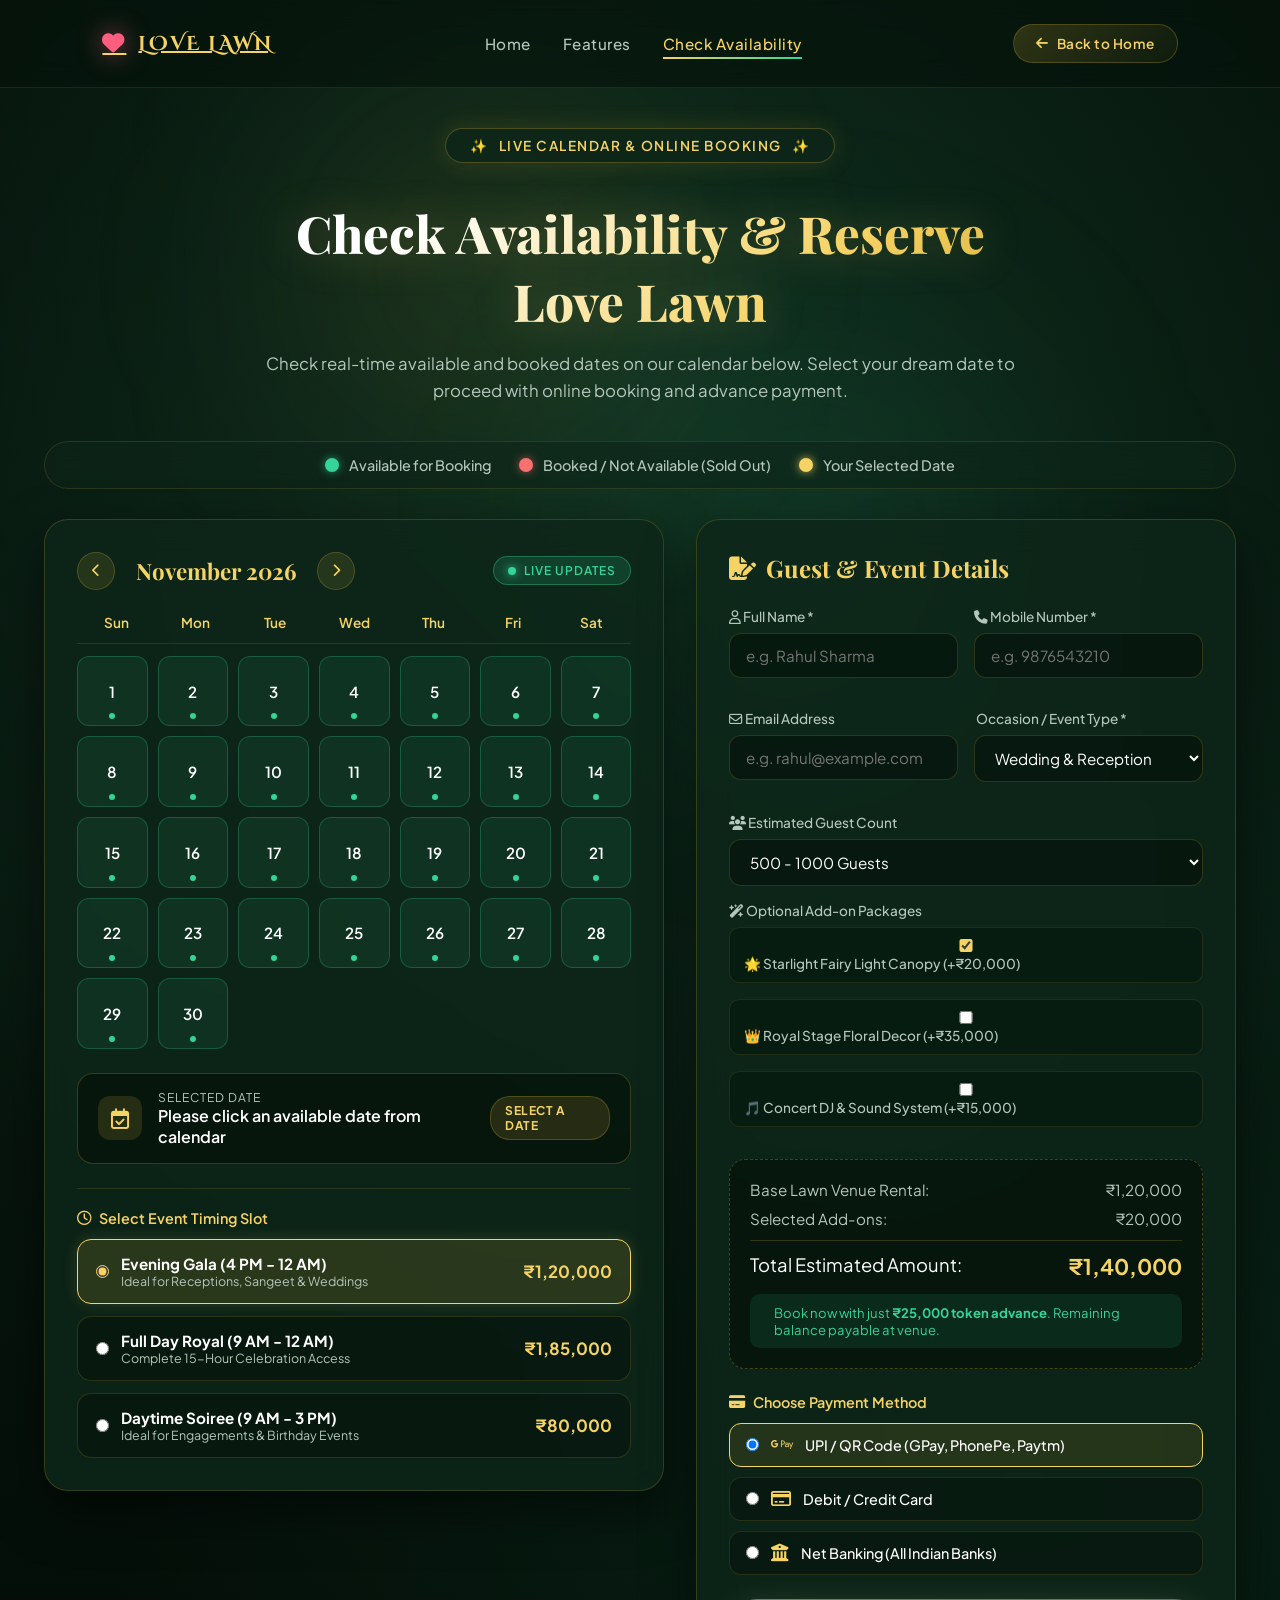
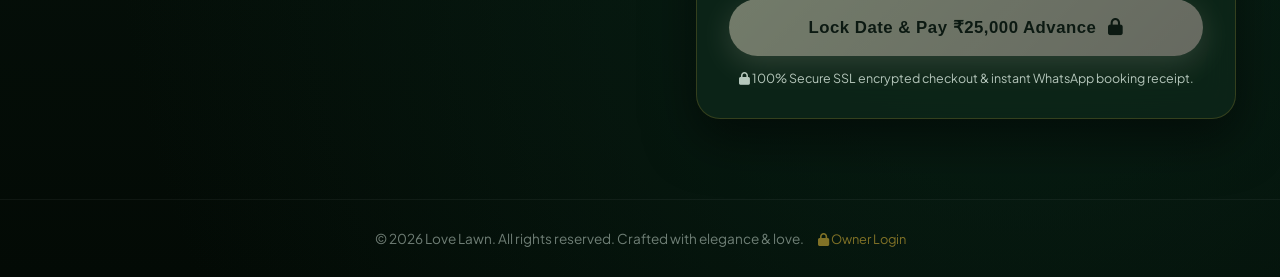
==== booking.html @ 5c89a8e8 "Add files via upload" ====
<!DOCTYPE html>
<html lang="en">
<head>
  <meta charset="UTF-8">
  <meta name="viewport" content="width=device-width, initial-scale=1.0">
  <title>Book Venue & Check Availability | Love Lawn</title>
  
  <!-- Premium Google Fonts -->
  <link rel="preconnect" href="https://fonts.googleapis.com">
  <link rel="preconnect" href="https://fonts.gstatic.com" crossorigin>
  <link href="https://fonts.googleapis.com/css2?family=Cinzel+Decorative:wght@700;900&family=Playfair+Display:ital,wght@0,500;0,700;0,900;1,400&family=Plus+Jakarta+Sans:wght@300;400;500;600;700&display=swap" rel="stylesheet">
  
  <!-- FontAwesome Icons -->
  <link rel="stylesheet" href="https://cdnjs.cloudflare.com/ajax/libs/font-awesome/6.5.1/css/all.min.css">
  
  <link rel="stylesheet" href="style.css">
  <link rel="stylesheet" href="booking.css">
</head>
<body class="booking-page">

  <!-- Ambient Light Effects -->
  <div class="glow-orb orb-1"></div>
  <div class="glow-orb orb-2"></div>

  <!-- Header Navigation -->
  <header class="navbar">
    <a href="index.html" class="nav-brand">
      <i class="fa-solid fa-heart brand-heart"></i>
      <span>LOVE LAWN</span>
    </a>
    <div class="nav-links">
      <a href="index.html">Home</a>
      <a href="index.html#features">Features</a>
      <a href="booking.html" class="active">Check Availability</a>
    </div>
    <a href="index.html" class="btn-nav">
      <i class="fa-solid fa-arrow-left"></i>
      <span>Back to Home</span>
    </a>
  </header>

  <main class="booking-container">
    <!-- Header Title -->
    <div class="booking-header">
      <div class="welcome-badge">
        <span class="sparkle">✨</span>
        <span>Live Calendar & Online Booking</span>
        <span class="sparkle">✨</span>
      </div>
      <h1 class="page-title">Check Availability & Reserve Love Lawn</h1>
      <p class="page-subtitle">Check real-time available and booked dates on our calendar below. Select your dream date to proceed with online booking and advance payment.</p>
    </div>

    <!-- Calendar Legend -->
    <div class="calendar-legend">
      <div class="legend-item">
        <span class="legend-badge legend-available"></span>
        <span>Available for Booking</span>
      </div>
      <div class="legend-item">
        <span class="legend-badge legend-booked"></span>
        <span>Booked / Not Available (Sold Out)</span>
      </div>
      <div class="legend-item">
        <span class="legend-badge legend-selected"></span>
        <span>Your Selected Date</span>
      </div>
    </div>

    <!-- Two-Column Layout: Left = Calendar & Availability, Right = Booking Form & Payment -->
    <div class="booking-layout">
      
      <!-- Left Column: Interactive Availability Calendar -->
      <section class="card calendar-card">
        <div class="card-top">
          <div class="month-selector">
            <button id="prev-month-btn" class="month-nav-btn"><i class="fa-solid fa-chevron-left"></i></button>
            <h2 id="current-month-display" class="month-title">November 2026</h2>
            <button id="next-month-btn" class="month-nav-btn"><i class="fa-solid fa-chevron-right"></i></button>
          </div>
          <span class="live-status-pill"><span class="pulse-green"></span> Live Updates</span>
        </div>

        <!-- Days of Week Header -->
        <div class="calendar-weekdays">
          <span>Sun</span><span>Mon</span><span>Tue</span><span>Wed</span><span>Thu</span><span>Fri</span><span>Sat</span>
        </div>

        <!-- Calendar Days Grid -->
        <div class="calendar-days-grid" id="calendar-days-container">
          <!-- Dynamically populated by booking.js -->
        </div>

        <!-- Selected Date Status Banner -->
        <div class="selected-date-banner" id="date-status-box">
          <div class="date-icon"><i class="fa-regular fa-calendar-check"></i></div>
          <div class="date-text-group">
            <span class="selected-label">Selected Date</span>
            <strong id="selected-date-text">Please click an available date from calendar</strong>
          </div>
          <span id="availability-tag" class="status-pill status-ready">Select a Date</span>
        </div>

        <!-- Slot Selection -->
        <div class="slot-selector-section">
          <label class="input-label"><i class="fa-regular fa-clock"></i> Select Event Timing Slot</label>
          <div class="slot-options">
            <label class="slot-card active">
              <input type="radio" name="event-slot" value="Evening Gala (4 PM - 12 AM)" checked>
              <div class="slot-details">
                <strong>Evening Gala (4 PM - 12 AM)</strong>
                <span>Ideal for Receptions, Sangeet & Weddings</span>
              </div>
              <span class="slot-price">₹1,20,000</span>
            </label>

            <label class="slot-card">
              <input type="radio" name="event-slot" value="Full Day (9 AM - 12 AM)">
              <div class="slot-details">
                <strong>Full Day Royal (9 AM - 12 AM)</strong>
                <span>Complete 15-Hour Celebration Access</span>
              </div>
              <span class="slot-price">₹1,85,000</span>
            </label>

            <label class="slot-card">
              <input type="radio" name="event-slot" value="Daytime (9 AM - 3 PM)">
              <div class="slot-details">
                <strong>Daytime Soiree (9 AM - 3 PM)</strong>
                <span>Ideal for Engagements & Birthday Events</span>
              </div>
              <span class="slot-price">₹80,000</span>
            </label>
          </div>
        </div>
      </section>

      <!-- Right Column: Booking Details & Online Payment -->
      <section class="card form-card">
        <h3 class="form-title"><i class="fa-solid fa-file-signature"></i> Guest & Event Details</h3>
        
        <form id="booking-form" onsubmit="handleBookingSubmit(event)">
          
          <div class="form-row">
            <div class="form-group">
              <label><i class="fa-regular fa-user"></i> Full Name *</label>
              <input type="text" id="cust-name" placeholder="e.g. Rahul Sharma" required>
            </div>
            <div class="form-group">
              <label><i class="fa-solid fa-phone"></i> Mobile Number *</label>
              <input type="tel" id="cust-phone" placeholder="e.g. 9876543210" pattern="[0-9]{10}" required>
            </div>
          </div>

          <div class="form-row">
            <div class="form-group">
              <label><i class="fa-regular fa-envelope"></i> Email Address</label>
              <input type="email" id="cust-email" placeholder="e.g. rahul@example.com">
            </div>
            <div class="form-group">
              <label><i class="fa-solid fa-rings-wedding"></i> Occasion / Event Type *</label>
              <select id="event-type" required>
                <option value="Wedding Ceremony & Reception">Wedding & Reception</option>
                <option value="Sangeet / Haldi / Mehendi">Sangeet / Haldi / Mehendi</option>
                <option value="Ring Ceremony / Engagement">Ring Ceremony / Engagement</option>
                <option value="Grand Birthday / Anniversary">Grand Birthday / Anniversary</option>
                <option value="Corporate Gala / Annual Event">Corporate Gala / Event</option>
                <option value="Other Celebration">Other Celebration</option>
              </select>
            </div>
          </div>

          <div class="form-group">
            <label><i class="fa-solid fa-users"></i> Estimated Guest Count</label>
            <select id="guest-count">
              <option value="200 - 500 Guests">200 - 500 Guests</option>
              <option value="500 - 1000 Guests" selected>500 - 1000 Guests</option>
              <option value="1000 - 2000+ Guests">1000 - 2000+ Guests</option>
            </select>
          </div>

          <!-- Add-on Services Checklist -->
          <div class="form-group">
            <label class="input-label"><i class="fa-solid fa-wand-magic-sparkles"></i> Optional Add-on Packages</label>
            <div class="addons-grid">
              <label class="addon-chip">
                <input type="checkbox" id="addon-lights" checked onchange="calculateTotal()">
                <span>🌟 Starlight Fairy Light Canopy (+₹20,000)</span>
              </label>
              <label class="addon-chip">
                <input type="checkbox" id="addon-stage" onchange="calculateTotal()">
                <span>👑 Royal Stage Floral Decor (+₹35,000)</span>
              </label>
              <label class="addon-chip">
                <input type="checkbox" id="addon-dj" onchange="calculateTotal()">
                <span>🎵 Concert DJ & Sound System (+₹15,000)</span>
              </label>
            </div>
          </div>

          <!-- Price Breakdown Summary -->
          <div class="price-summary-box">
            <div class="summary-line">
              <span>Base Lawn Venue Rental:</span>
              <span id="base-price-display">₹1,20,000</span>
            </div>
            <div class="summary-line">
              <span>Selected Add-ons:</span>
              <span id="addon-price-display">₹20,000</span>
            </div>
            <div class="summary-line total-line">
              <span>Total Estimated Amount:</span>
              <strong id="total-price-display">₹1,40,000</strong>
            </div>
            <div class="token-alert">
              <i class="fa-solid fa-shield-check"></i>
              <span>Book now with just <strong>₹25,000 token advance</strong>. Remaining balance payable at venue.</span>
            </div>
          </div>

          <!-- Payment Options -->
          <div class="payment-methods-box">
            <label class="input-label"><i class="fa-solid fa-credit-card"></i> Choose Payment Method</label>
            <div class="pay-methods-grid">
              <label class="pay-method active">
                <input type="radio" name="pay-option" value="UPI / QR Code" checked>
                <div class="pay-method-content">
                  <i class="fa-brands fa-google-pay"></i>
                  <span>UPI / QR Code (GPay, PhonePe, Paytm)</span>
                </div>
              </label>
              <label class="pay-method">
                <input type="radio" name="pay-option" value="Credit/Debit Card">
                <div class="pay-method-content">
                  <i class="fa-regular fa-credit-card"></i>
                  <span>Debit / Credit Card</span>
                </div>
              </label>
              <label class="pay-method">
                <input type="radio" name="pay-option" value="Net Banking">
                <div class="pay-method-content">
                  <i class="fa-solid fa-building-columns"></i>
                  <span>Net Banking (All Indian Banks)</span>
                </div>
              </label>
            </div>
          </div>

          <!-- Submit Button -->
          <button type="submit" id="book-now-btn" class="btn btn-luxury submit-btn" disabled>
            <span>Lock Date & Pay ₹25,000 Advance</span>
            <i class="fa-solid fa-lock"></i>
          </button>
          <p class="terms-note"><i class="fa-solid fa-lock"></i> 100% Secure SSL encrypted checkout & instant WhatsApp booking receipt.</p>
        </form>
      </section>

    </div>
  </main>

  <!-- Interactive Payment & Confirmation Modal -->
  <div id="payment-modal" class="modal-overlay">
    <div class="modal-card">
      <button class="modal-close-btn" onclick="closePaymentModal()"><i class="fa-solid fa-xmark"></i></button>
      
      <div id="modal-step-payment">
        <div class="modal-badge"><i class="fa-solid fa-shield-halved"></i> Secure Instant Payment</div>
        <h3 class="modal-title">Complete ₹25,000 Advance Token</h3>
        <p class="modal-sub">Scan the QR code below via Google Pay, PhonePe, Paytm or any UPI app to confirm your booking for Love Lawn.</p>

        <!-- Dynamic QR Code Box -->
        <div class="qr-container">
          <img src="https://api.qrserver.com/v1/create-qr-code/?size=200x200&data=upi://pay?pa=lovelawn@upi&pn=LoveLawnVenue&am=25000&cu=INR" alt="UPI QR Code" class="qr-image">
          <div class="qr-scan-guide">
            <span class="upi-id-tag"><i class="fa-solid fa-qrcode"></i> UPI ID: <strong>lovelawn@upi</strong></span>
            <span class="timer-tag"><i class="fa-regular fa-clock"></i> Session valid for 10:00 mins</span>
          </div>
        </div>

        <button class="btn btn-luxury full-width-btn" onclick="simulatePaymentSuccess()">
          <i class="fa-solid fa-check-circle"></i> I Have Completed Payment
        </button>
      </div>

      <!-- Success Receipt Step (Hidden initially) -->
      <div id="modal-step-success" style="display: none;">
        <div class="success-icon-box">
          <i class="fa-solid fa-circle-check"></i>
        </div>
        <h3 class="success-title">Venue Booking Confirmed! 🎉</h3>
        <p class="success-desc">Congratulations! Your date at <strong>Love Lawn</strong> has been reserved successfully.</p>

        <div class="receipt-box" id="booking-receipt-details">
          <!-- Populated by JS -->
        </div>

        <div class="receipt-actions">
          <button class="btn btn-luxury" onclick="window.print()">
            <i class="fa-solid fa-print"></i> Print Receipt
          </button>
          <a href="#" id="receipt-whatsapp-link" target="_blank" class="btn btn-whatsapp">
            <i class="fa-brands fa-whatsapp"></i> WhatsApp Confirmation
          </a>
        </div>
      </div>

    </div>
  </div>

  <footer class="footer">
    <p>
      © 2026 Love Lawn. All rights reserved. Crafted with elegance & love.
      <a href="owner.html" class="owner-footer-link" style="margin-left: 12px; color: rgba(212, 175, 55, 0.6); text-decoration: none;"><i class="fa-solid fa-lock"></i> Owner Login</a>
    </p>
  </footer>

  <script src="booking.js"></script>
</body>
</html>
---- style.css ----
:root {
  --bg-deep: #05130b;
  --bg-dark: #0a1f14;
  --bg-card: rgba(14, 38, 25, 0.7);
  --border-glass: rgba(212, 175, 55, 0.25);
  --gold-primary: #f6d365;
  --gold-secondary: #fda085;
  --gold-accent: #d4af37;
  --gold-glow: rgba(246, 211, 101, 0.45);
  --emerald-light: #34d399;
  --emerald-glow: rgba(52, 211, 153, 0.35);
  --text-white: #ffffff;
  --text-muted: #b5c7bc;
  --font-serif: 'Playfair Display', serif;
  --font-display: 'Cinzel Decorative', serif;
  --font-sans: 'Plus Jakarta Sans', sans-serif;
}

* {
  margin: 0;
  padding: 0;
  box-sizing: border-box;
}

html {
  scroll-behavior: smooth;
}

body {
  background-color: var(--bg-deep);
  color: var(--text-white);
  font-family: var(--font-sans);
  min-height: 100vh;
  position: relative;
  overflow-x: hidden;
  background-image: 
    radial-gradient(circle at 50% 20%, rgba(20, 60, 40, 0.7) 0%, transparent 60%),
    radial-gradient(circle at 80% 80%, rgba(10, 45, 30, 0.6) 0%, transparent 50%),
    linear-gradient(180deg, #040d07 0%, #07170f 50%, #030a05 100%);
}

/* Background Animated Canvas */
#particles-canvas {
  position: fixed;
  top: 0;
  left: 0;
  width: 100vw;
  height: 100vh;
  pointer-events: none;
  z-index: 0;
}

/* Glowing Ambient Orbs */
.glow-orb {
  position: fixed;
  border-radius: 50%;
  filter: blur(120px);
  pointer-events: none;
  z-index: 0;
  animation: floatOrb 12s ease-in-out infinite alternate;
}

.orb-1 {
  width: 450px;
  height: 450px;
  background: radial-gradient(circle, rgba(212, 175, 55, 0.18), transparent 70%);
  top: 5%;
  left: 20%;
}

.orb-2 {
  width: 550px;
  height: 550px;
  background: radial-gradient(circle, rgba(52, 211, 153, 0.14), transparent 70%);
  bottom: 10%;
  right: 15%;
  animation-duration: 16s;
}

@keyframes floatOrb {
  0% { transform: translate(0, 0) scale(1); }
  50% { transform: translate(40px, -30px) scale(1.1); }
  100% { transform: translate(-30px, 40px) scale(0.95); }
}

/* Navigation Bar */
.navbar {
  position: relative;
  z-index: 20;
  display: flex;
  align-items: center;
  justify-content: space-between;
  padding: 24px 8%;
  background: rgba(5, 19, 11, 0.65);
  backdrop-filter: blur(14px);
  border-bottom: 1px solid rgba(212, 175, 55, 0.12);
}

.nav-brand {
  display: flex;
  align-items: center;
  gap: 12px;
  font-family: var(--font-display);
  font-size: 1.25rem;
  letter-spacing: 2px;
  color: var(--gold-primary);
  font-weight: 700;
}

.brand-heart {
  color: #ff5e7e;
  font-size: 1.4rem;
  filter: drop-shadow(0 0 12px rgba(255, 94, 126, 0.6));
  animation: heartPulse 1.8s ease-in-out infinite;
}

@keyframes heartPulse {
  0%, 100% { transform: scale(1); }
  50% { transform: scale(1.18); }
}

.nav-links {
  display: flex;
  gap: 32px;
}

.nav-links a {
  text-decoration: none;
  color: var(--text-muted);
  font-weight: 500;
  font-size: 0.95rem;
  letter-spacing: 0.5px;
  transition: all 0.3s ease;
  position: relative;
}

.nav-links a:hover,
.nav-links a.active {
  color: var(--gold-primary);
}

.nav-links a::after {
  content: '';
  position: absolute;
  bottom: -6px;
  left: 0;
  width: 0;
  height: 2px;
  background: linear-gradient(90deg, var(--gold-primary), var(--emerald-light));
  transition: width 0.3s ease;
}

.nav-links a:hover::after,
.nav-links a.active::after {
  width: 100%;
}

.btn-nav {
  display: inline-flex;
  align-items: center;
  gap: 8px;
  padding: 10px 22px;
  background: linear-gradient(135deg, rgba(212, 175, 55, 0.2), rgba(212, 175, 55, 0.05));
  border: 1px solid var(--border-glass);
  border-radius: 30px;
  color: var(--gold-primary);
  text-decoration: none;
  font-weight: 600;
  font-size: 0.85rem;
  letter-spacing: 0.5px;
  transition: all 0.3s ease;
}

.btn-nav:hover {
  background: linear-gradient(135deg, var(--gold-primary), #e6b800);
  color: #05130b;
  box-shadow: 0 0 20px var(--gold-glow);
  transform: translateY(-2px);
}

/* Hero Section */
.hero {
  position: relative;
  z-index: 10;
  min-height: 88vh;
  display: flex;
  align-items: center;
  justify-content: center;
  text-align: center;
  padding: 70px 24px 60px;
}

.hero-container {
  max-width: 950px;
  margin: 0 auto;
  display: flex;
  flex-direction: column;
  align-items: center;
}

/* Shimmering Badge */
.welcome-badge {
  display: inline-flex;
  align-items: center;
  gap: 10px;
  padding: 8px 24px;
  background: rgba(14, 38, 25, 0.85);
  border: 1px solid rgba(212, 175, 55, 0.3);
  border-radius: 50px;
  font-size: 0.85rem;
  letter-spacing: 1.5px;
  text-transform: uppercase;
  color: var(--gold-primary);
  font-weight: 600;
  box-shadow: 0 0 25px rgba(212, 175, 55, 0.15);
  margin-bottom: 24px;
  animation: fadeInDown 1s cubic-bezier(0.16, 1, 0.3, 1) forwards;
}

.sparkle {
  display: inline-block;
  animation: pulseSparkle 2s ease-in-out infinite;
}

@keyframes pulseSparkle {
  0%, 100% { transform: scale(1); opacity: 0.8; }
  50% { transform: scale(1.35) rotate(15deg); opacity: 1; }
}

/* =======================================================
   ANIMATED "WELCOME TO MY LAWN" HEADING
======================================================= */
.title-wrapper {
  position: relative;
  margin-bottom: 24px;
}

.main-title {
  font-family: var(--font-display);
  font-size: clamp(2.8rem, 7vw, 5.5rem);
  font-weight: 900;
  line-height: 1.15;
  letter-spacing: 2px;
  text-transform: capitalize;
  display: flex;
  flex-wrap: wrap;
  justify-content: center;
  gap: 18px;
}

.word {
  display: inline-block;
  opacity: 0;
  transform: translateY(40px) scale(0.9);
  animation: revealWord 1s cubic-bezier(0.2, 0.8, 0.2, 1) forwards;
  background-clip: text;
  -webkit-background-clip: text;
  color: transparent;
  text-shadow: 0 10px 30px rgba(0, 0, 0, 0.6);
  position: relative;
}

/* Word Stagger Delays */
.word-welcome {
  animation-delay: 0.2s;
  background-image: linear-gradient(135deg, #ffffff 10%, #f6d365 70%, #d4af37 100%);
  filter: drop-shadow(0 0 25px rgba(246, 211, 101, 0.4));
}

.word-to {
  animation-delay: 0.45s;
  background-image: linear-gradient(135deg, #fceecb 20%, #e2c070 100%);
  font-family: var(--font-serif);
  font-style: italic;
  font-weight: 500;
}

.word-love {
  animation-delay: 0.65s;
  background-image: linear-gradient(135deg, #ff8fa3 0%, #ff4d6d 50%, #f6d365 100%);
  filter: drop-shadow(0 0 30px rgba(255, 77, 109, 0.5));
}

.word-lawn {
  animation-delay: 0.9s;
  background-image: linear-gradient(135deg, #ffd700 0%, #ffaa00 50%, #34d399 100%);
  filter: drop-shadow(0 0 35px rgba(255, 215, 0, 0.6));
  position: relative;
}

/* Shimmer Sweeping Animation over "Lawn" */
.word-lawn::after {
  content: '';
  position: absolute;
  top: 0;
  left: -100%;
  width: 100%;
  height: 100%;
  background: linear-gradient(90deg, transparent, rgba(255, 255, 255, 0.8), transparent);
  animation: sweepLight 4s ease-in-out infinite;
  animation-delay: 1.8s;
  pointer-events: none;
}

@keyframes sweepLight {
  0% { left: -120%; }
  35% { left: 130%; }
  100% { left: 130%; }
}

@keyframes revealWord {
  0% {
    opacity: 0;
    transform: translateY(40px) scale(0.9);
  }
  100% {
    opacity: 1;
    transform: translateY(0) scale(1);
  }
}

/* Golden Decorative Underline */
.title-underline {
  width: 0;
  height: 3px;
  margin: 16px auto 0;
  background: linear-gradient(90deg, transparent, var(--gold-primary), var(--emerald-light), var(--gold-primary), transparent);
  border-radius: 4px;
  box-shadow: 0 0 20px var(--gold-glow);
  animation: expandUnderline 1.2s cubic-bezier(0.16, 1, 0.3, 1) forwards;
  animation-delay: 1.2s;
}

@keyframes expandUnderline {
  0% { width: 0; opacity: 0; }
  100% { width: 220px; opacity: 1; }
}

/* Subtitle */
.hero-subtitle {
  font-size: clamp(1.05rem, 2vw, 1.3rem);
  color: var(--text-muted);
  line-height: 1.7;
  max-width: 680px;
  margin-bottom: 38px;
  font-weight: 300;
  opacity: 0;
  animation: fadeInUp 1s cubic-bezier(0.16, 1, 0.3, 1) forwards;
  animation-delay: 1.3s;
}

/* CTA Group */
.cta-group {
  display: flex;
  gap: 18px;
  justify-content: center;
  flex-wrap: wrap;
  margin-bottom: 50px;
  opacity: 0;
  animation: fadeInUp 1s cubic-bezier(0.16, 1, 0.3, 1) forwards;
  animation-delay: 1.5s;
}

.btn {
  display: inline-flex;
  align-items: center;
  gap: 12px;
  padding: 16px 36px;
  border-radius: 40px;
  font-size: 1rem;
  font-weight: 600;
  text-decoration: none;
  letter-spacing: 0.5px;
  cursor: pointer;
  transition: all 0.35s cubic-bezier(0.16, 1, 0.3, 1);
  position: relative;
  overflow: hidden;
}

.btn-luxury {
  background: linear-gradient(135deg, #f6d365 0%, #fda085 100%);
  color: #05130b;
  box-shadow: 0 8px 30px rgba(246, 211, 101, 0.35);
  border: none;
}

.btn-luxury:hover {
  transform: translateY(-4px) scale(1.03);
  box-shadow: 0 14px 40px rgba(246, 211, 101, 0.55);
}

.btn-glass {
  background: rgba(14, 38, 25, 0.7);
  color: var(--text-white);
  border: 1px solid var(--border-glass);
  backdrop-filter: blur(10px);
}

.btn-glass:hover {
  background: rgba(212, 175, 55, 0.15);
  border-color: var(--gold-primary);
  color: var(--gold-primary);
  transform: translateY(-4px);
}

/* Highlights Grid */
.highlights-grid {
  display: grid;
  grid-template-columns: repeat(auto-fit, minmax(200px, 1fr));
  gap: 18px;
  width: 100%;
  opacity: 0;
  animation: fadeInUp 1s cubic-bezier(0.16, 1, 0.3, 1) forwards;
  animation-delay: 1.7s;
}

.highlight-item {
  display: flex;
  align-items: center;
  gap: 16px;
  padding: 18px 20px;
  background: var(--bg-card);
  border: 1px solid rgba(212, 175, 55, 0.15);
  border-radius: 16px;
  backdrop-filter: blur(12px);
  text-align: left;
  transition: all 0.3s ease;
}

.highlight-item:hover {
  border-color: var(--gold-primary);
  transform: translateY(-4px);
  box-shadow: 0 10px 25px rgba(0, 0, 0, 0.4);
}

.icon-circle {
  width: 48px;
  height: 48px;
  border-radius: 50%;
  background: rgba(212, 175, 55, 0.12);
  display: flex;
  align-items: center;
  justify-content: center;
  color: var(--gold-primary);
  font-size: 1.25rem;
  flex-shrink: 0;
}

.highlight-number {
  display: block;
  font-size: 1.15rem;
  font-weight: 700;
  color: var(--text-white);
}

.highlight-label {
  font-size: 0.8rem;
  color: var(--text-muted);
}

/* Features Section */
.features-section {
  position: relative;
  z-index: 10;
  padding: 80px 8%;
  background: rgba(4, 15, 9, 0.85);
  border-top: 1px solid rgba(212, 175, 55, 0.1);
}

.section-header {
  text-align: center;
  max-width: 650px;
  margin: 0 auto 50px;
}

.section-tag {
  color: var(--emerald-light);
  font-size: 0.8rem;
  letter-spacing: 2px;
  font-weight: 700;
  text-transform: uppercase;
}

.section-title {
  font-family: var(--font-serif);
  font-size: clamp(2rem, 4vw, 2.8rem);
  margin: 12px 0 16px;
  color: #fff;
}

.section-desc {
  color: var(--text-muted);
  line-height: 1.6;
}

.cards-grid {
  display: grid;
  grid-template-columns: repeat(auto-fit, minmax(280px, 1fr));
  gap: 28px;
  max-width: 1100px;
  margin: 0 auto;
}

.feature-card {
  background: var(--bg-card);
  border: 1px solid rgba(212, 175, 55, 0.15);
  border-radius: 20px;
  padding: 36px 28px;
  position: relative;
  transition: all 0.4s cubic-bezier(0.16, 1, 0.3, 1);
}

.feature-card:hover {
  transform: translateY(-8px);
  border-color: var(--gold-primary);
  box-shadow: 0 18px 40px rgba(0, 0, 0, 0.5);
}

.feature-card.featured {
  border-color: var(--gold-primary);
  background: linear-gradient(180deg, rgba(25, 60, 40, 0.6) 0%, rgba(14, 38, 25, 0.85) 100%);
}

.card-badge {
  position: absolute;
  top: 18px;
  right: 20px;
  background: linear-gradient(135deg, var(--gold-primary), #fda085);
  color: #05130b;
  font-size: 0.72rem;
  font-weight: 700;
  padding: 4px 12px;
  border-radius: 20px;
  text-transform: uppercase;
  letter-spacing: 0.5px;
}

.card-icon {
  width: 58px;
  height: 58px;
  border-radius: 14px;
  background: rgba(212, 175, 55, 0.15);
  color: var(--gold-primary);
  display: flex;
  align-items: center;
  justify-content: center;
  font-size: 1.5rem;
  margin-bottom: 22px;
}

.feature-card h3 {
  font-family: var(--font-serif);
  font-size: 1.45rem;
  margin-bottom: 12px;
  color: #fff;
}

.feature-card p {
  color: var(--text-muted);
  font-size: 0.95rem;
  line-height: 1.6;
}

/* Contact / Booking CTA Section */
.contact-section {
  position: relative;
  z-index: 10;
  padding: 80px 24px;
  display: flex;
  justify-content: center;
}

.contact-box {
  background: linear-gradient(135deg, rgba(20, 60, 40, 0.8) 0%, rgba(10, 30, 20, 0.95) 100%);
  border: 1px solid var(--border-glass);
  border-radius: 28px;
  padding: 60px 40px;
  max-width: 800px;
  width: 100%;
  text-align: center;
  box-shadow: 0 20px 60px rgba(0, 0, 0, 0.6);
}

.contact-box h2 {
  font-family: var(--font-serif);
  font-size: clamp(1.8rem, 3.5vw, 2.5rem);
  margin-bottom: 14px;
  color: var(--gold-primary);
}

.contact-box p {
  color: var(--text-muted);
  margin-bottom: 32px;
  font-size: 1.05rem;
}

.contact-buttons {
  display: flex;
  gap: 16px;
  justify-content: center;
  flex-wrap: wrap;
  margin-bottom: 24px;
}

/* Owner Access Link Box */
.owner-access-link-wrap {
  border-top: 1px solid rgba(212, 175, 55, 0.15);
  padding-top: 20px;
  display: flex;
  justify-content: center;
}

.owner-portal-btn {
  display: inline-flex;
  align-items: center;
  gap: 10px;
  padding: 10px 22px;
  background: rgba(5, 20, 12, 0.8);
  border: 1px solid rgba(212, 175, 55, 0.25);
  border-radius: 20px;
  color: var(--gold-primary);
  text-decoration: none;
  font-size: 0.85rem;
  font-weight: 600;
  transition: all 0.25s ease;
}

.owner-portal-btn:hover {
  background: rgba(212, 175, 55, 0.15);
  border-color: var(--gold-primary);
  transform: translateY(-2px);
  box-shadow: 0 4px 15px rgba(212, 175, 55, 0.2);
}

.owner-footer-link {
  color: rgba(212, 175, 55, 0.6);
  text-decoration: none;
  margin-left: 14px;
  font-size: 0.8rem;
  transition: color 0.2s ease;
}

.owner-footer-link:hover {
  color: var(--gold-primary);
  text-decoration: underline;
}

.btn-whatsapp {
  background: #25d366;
  color: #05130b;
  font-weight: 700;
}

.btn-whatsapp:hover {
  background: #20ba59;
  transform: translateY(-4px);
  box-shadow: 0 10px 30px rgba(37, 211, 102, 0.4);
}

/* =========================================
   VENUE PHOTOS / GALLERY SECTION
========================================= */
.gallery-section {
  position: relative;
  z-index: 10;
  padding: 80px 8%;
  background: rgba(3, 12, 7, 0.9);
  border-top: 1px solid rgba(212, 175, 55, 0.1);
}

.gallery-filter-bar {
  display: flex;
  justify-content: center;
  align-items: center;
  gap: 12px;
  flex-wrap: wrap;
  margin-bottom: 40px;
}

.filter-btn {
  padding: 9px 20px;
  background: rgba(14, 38, 25, 0.7);
  border: 1px solid rgba(212, 175, 55, 0.2);
  border-radius: 25px;
  color: var(--text-muted);
  font-family: inherit;
  font-size: 0.85rem;
  font-weight: 600;
  cursor: pointer;
  transition: all 0.25s ease;
}

.filter-btn:hover {
  border-color: var(--gold-primary);
  color: #fff;
}

.filter-btn.active {
  background: linear-gradient(135deg, var(--gold-primary), #fda085);
  color: #05130b;
  border-color: transparent;
  box-shadow: 0 0 15px rgba(246, 211, 101, 0.4);
}

.gallery-grid {
  display: grid;
  grid-template-columns: repeat(auto-fill, minmax(320px, 1fr));
  gap: 24px;
  max-width: 1200px;
  margin: 0 auto 40px;
}

.gallery-item {
  position: relative;
  border-radius: 18px;
  overflow: hidden;
  height: 270px;
  background: #091a10;
  border: 1px solid rgba(212, 175, 55, 0.15);
  box-shadow: 0 10px 30px rgba(0, 0, 0, 0.4);
  cursor: pointer;
  transition: all 0.35s cubic-bezier(0.16, 1, 0.3, 1);
}

.gallery-item img {
  width: 100%;
  height: 100%;
  object-fit: cover;
  transition: transform 0.6s cubic-bezier(0.16, 1, 0.3, 1);
  display: block;
}

.gallery-item:hover {
  transform: translateY(-6px);
  border-color: var(--gold-primary);
  box-shadow: 0 15px 35px rgba(212, 175, 55, 0.2);
}

.gallery-item:hover img {
  transform: scale(1.08);
}

.gallery-overlay {
  position: absolute;
  bottom: 0;
  left: 0;
  width: 100%;
  padding: 30px 20px 18px;
  background: linear-gradient(0deg, rgba(5, 19, 11, 0.95) 0%, rgba(5, 19, 11, 0.6) 60%, transparent 100%);
  display: flex;
  flex-direction: column;
  gap: 6px;
  transition: all 0.3s ease;
}

.gallery-category-tag {
  align-self: flex-start;
  font-size: 0.7rem;
  letter-spacing: 1px;
  text-transform: uppercase;
  background: rgba(52, 211, 153, 0.2);
  color: var(--emerald-light);
  padding: 3px 10px;
  border-radius: 10px;
  font-weight: 700;
  border: 1px solid rgba(52, 211, 153, 0.3);
}

.gallery-title {
  font-family: var(--font-serif);
  font-size: 1.15rem;
  color: #fff;
  font-weight: 600;
}

.gallery-zoom-icon {
  position: absolute;
  top: 16px;
  right: 16px;
  width: 38px;
  height: 38px;
  border-radius: 50%;
  background: rgba(5, 20, 12, 0.7);
  backdrop-filter: blur(8px);
  border: 1px solid var(--border-glass);
  display: flex;
  align-items: center;
  justify-content: center;
  color: var(--gold-primary);
  font-size: 0.95rem;
  opacity: 0;
  transform: scale(0.8);
  transition: all 0.3s ease;
}

.gallery-item:hover .gallery-zoom-icon {
  opacity: 1;
  transform: scale(1);
}

.gallery-cta {
  text-align: center;
}

/* Lightbox Modal */
.lightbox-modal {
  position: fixed;
  z-index: 2000;
  top: 0;
  left: 0;
  width: 100vw;
  height: 100vh;
  background-color: rgba(3, 10, 6, 0.92);
  backdrop-filter: blur(12px);
  display: none;
  align-items: center;
  justify-content: center;
  flex-direction: column;
  padding: 30px;
}

.lightbox-modal.open {
  display: flex;
  animation: fadeIn 0.3s ease;
}

.lightbox-modal img {
  max-width: 90vw;
  max-height: 80vh;
  border-radius: 16px;
  border: 1px solid var(--border-glass);
  box-shadow: 0 20px 60px rgba(0, 0, 0, 0.9);
  object-fit: contain;
}

.lightbox-close {
  position: absolute;
  top: 24px;
  right: 32px;
  color: var(--gold-primary);
  font-size: 2.5rem;
  font-weight: 300;
  cursor: pointer;
  transition: transform 0.2s ease;
}

.lightbox-close:hover {
  transform: scale(1.2);
}

.lightbox-caption {
  margin-top: 18px;
  color: var(--gold-primary);
  font-family: var(--font-serif);
  font-size: 1.25rem;
  text-align: center;
}

/* Footer */
.footer {
  position: relative;
  z-index: 10;
  padding: 30px 20px;
  text-align: center;
  color: rgba(181, 199, 188, 0.6);
  font-size: 0.85rem;
  border-top: 1px solid rgba(255, 255, 255, 0.05);
}

/* Keyframe Animations */
@keyframes fadeInDown {
  from { opacity: 0; transform: translateY(-20px); }
  to { opacity: 1; transform: translateY(0); }
}

@keyframes fadeInUp {
  from { opacity: 0; transform: translateY(25px); }
  to { opacity: 1; transform: translateY(0); }
}

/* Responsive */
@media (max-width: 768px) {
  .nav-links { display: none; }
  .navbar { padding: 18px 6%; }
  .main-title { gap: 10px; }
  .highlights-grid { grid-template-columns: 1fr 1fr; }
}

@media (max-width: 480px) {
  .highlights-grid { grid-template-columns: 1fr; }
  .btn { width: 100%; justify-content: center; }
}
---- booking.css ----
/* Booking Page Specific Styles */
.booking-page {
  background-color: var(--bg-deep);
  color: var(--text-white);
  min-height: 100vh;
}

.booking-container {
  max-width: 1240px;
  margin: 0 auto;
  padding: 40px 24px 80px;
  position: relative;
  z-index: 10;
}

.booking-header {
  text-align: center;
  max-width: 780px;
  margin: 0 auto 36px;
}

.page-title {
  font-family: var(--font-serif);
  font-size: clamp(2.2rem, 4.5vw, 3.2rem);
  font-weight: 800;
  margin: 12px 0 16px;
  background: linear-gradient(135deg, #ffffff 20%, #f6d365 70%, #d4af37 100%);
  -webkit-background-clip: text;
  background-clip: text;
  color: transparent;
  filter: drop-shadow(0 0 20px rgba(246, 211, 101, 0.25));
}

.page-subtitle {
  color: var(--text-muted);
  font-size: 1.05rem;
  line-height: 1.6;
}

/* Calendar Legend */
.calendar-legend {
  display: flex;
  justify-content: center;
  align-items: center;
  gap: 28px;
  flex-wrap: wrap;
  margin-bottom: 30px;
  padding: 14px 24px;
  background: rgba(14, 38, 25, 0.6);
  border: 1px solid rgba(212, 175, 55, 0.15);
  border-radius: 30px;
  backdrop-filter: blur(10px);
}

.legend-item {
  display: flex;
  align-items: center;
  gap: 10px;
  font-size: 0.9rem;
  font-weight: 500;
  color: var(--text-muted);
}

.legend-badge {
  width: 14px;
  height: 14px;
  border-radius: 50%;
  display: inline-block;
}

.legend-available {
  background: #34d399;
  box-shadow: 0 0 10px rgba(52, 211, 153, 0.6);
}

.legend-booked {
  background: #f87171;
  box-shadow: 0 0 10px rgba(248, 113, 113, 0.6);
}

.legend-selected {
  background: #f6d365;
  box-shadow: 0 0 10px rgba(246, 211, 101, 0.8);
}

/* Two-column Layout */
.booking-layout {
  display: grid;
  grid-template-columns: 1.15fr 1fr;
  gap: 32px;
  align-items: start;
}

/* Cards Base */
.card {
  background: rgba(14, 38, 25, 0.85);
  border: 1px solid rgba(212, 175, 55, 0.2);
  border-radius: 24px;
  padding: 32px;
  backdrop-filter: blur(16px);
  box-shadow: 0 20px 50px rgba(0, 0, 0, 0.5);
}

/* Calendar Card Specifics */
.card-top {
  display: flex;
  justify-content: space-between;
  align-items: center;
  margin-bottom: 24px;
}

.month-selector {
  display: flex;
  align-items: center;
  gap: 16px;
}

.month-nav-btn {
  background: rgba(212, 175, 55, 0.12);
  border: 1px solid var(--border-glass);
  color: var(--gold-primary);
  width: 38px;
  height: 38px;
  border-radius: 50%;
  cursor: pointer;
  display: flex;
  align-items: center;
  justify-content: center;
  transition: all 0.25s ease;
}

.month-nav-btn:hover {
  background: var(--gold-primary);
  color: #05130b;
}

.month-title {
  font-family: var(--font-serif);
  font-size: 1.4rem;
  color: var(--gold-primary);
  font-weight: 700;
  min-width: 170px;
  text-align: center;
}

.live-status-pill {
  display: inline-flex;
  align-items: center;
  gap: 8px;
  font-size: 0.75rem;
  text-transform: uppercase;
  letter-spacing: 1px;
  background: rgba(52, 211, 153, 0.15);
  border: 1px solid rgba(52, 211, 153, 0.35);
  color: var(--emerald-light);
  padding: 6px 14px;
  border-radius: 20px;
  font-weight: 600;
}

.pulse-green {
  width: 8px;
  height: 8px;
  border-radius: 50%;
  background: var(--emerald-light);
  box-shadow: 0 0 10px var(--emerald-light);
  animation: pulseGreen 1.5s infinite;
}

@keyframes pulseGreen {
  0%, 100% { opacity: 1; transform: scale(1); }
  50% { opacity: 0.4; transform: scale(1.3); }
}

/* Weekday header */
.calendar-weekdays {
  display: grid;
  grid-template-columns: repeat(7, 1fr);
  text-align: center;
  font-size: 0.85rem;
  font-weight: 600;
  color: var(--gold-primary);
  padding-bottom: 12px;
  border-bottom: 1px solid rgba(212, 175, 55, 0.15);
  margin-bottom: 12px;
}

/* Days Grid */
.calendar-days-grid {
  display: grid;
  grid-template-columns: repeat(7, 1fr);
  gap: 10px;
  margin-bottom: 24px;
}

.cal-day {
  aspect-ratio: 1;
  display: flex;
  flex-direction: column;
  align-items: center;
  justify-content: center;
  border-radius: 12px;
  font-weight: 600;
  font-size: 0.95rem;
  cursor: pointer;
  position: relative;
  transition: all 0.25s ease;
  border: 1px solid transparent;
  user-select: none;
}

.cal-day.empty {
  visibility: hidden;
  cursor: default;
}

/* Status: Available */
.cal-day.available {
  background: rgba(52, 211, 153, 0.08);
  border-color: rgba(52, 211, 153, 0.25);
  color: #fff;
}

.cal-day.available::after {
  content: '';
  width: 6px;
  height: 6px;
  border-radius: 50%;
  background: #34d399;
  position: absolute;
  bottom: 6px;
}

.cal-day.available:hover {
  background: rgba(52, 211, 153, 0.25);
  transform: translateY(-2px);
  border-color: #34d399;
}

/* Status: Booked / Sold Out */
.cal-day.booked {
  background: rgba(248, 113, 113, 0.1);
  border-color: rgba(248, 113, 113, 0.25);
  color: #f87171;
  cursor: not-allowed;
  opacity: 0.65;
  text-decoration: line-through;
}

.cal-day.booked::after {
  content: 'Booked';
  font-size: 0.55rem;
  text-transform: uppercase;
  color: #fca5a5;
  position: absolute;
  bottom: 4px;
  text-decoration: none;
}

/* Status: Selected */
.cal-day.selected {
  background: linear-gradient(135deg, var(--gold-primary), #fda085) !important;
  color: #05130b !important;
  font-weight: 800;
  border-color: #fff !important;
  box-shadow: 0 0 20px rgba(246, 211, 101, 0.7);
  transform: scale(1.08);
  text-decoration: none !important;
}

.cal-day.selected::after {
  background: #05130b !important;
}

/* Selected Date Status Banner */
.selected-date-banner {
  display: flex;
  align-items: center;
  gap: 16px;
  background: rgba(5, 20, 12, 0.8);
  border: 1px solid rgba(212, 175, 55, 0.25);
  padding: 16px 20px;
  border-radius: 16px;
  margin-bottom: 24px;
}

.date-icon {
  width: 44px;
  height: 44px;
  border-radius: 12px;
  background: rgba(212, 175, 55, 0.15);
  color: var(--gold-primary);
  display: flex;
  align-items: center;
  justify-content: center;
  font-size: 1.3rem;
  flex-shrink: 0;
}

.date-text-group {
  flex-grow: 1;
}

.selected-label {
  display: block;
  font-size: 0.75rem;
  color: var(--text-muted);
  text-transform: uppercase;
  letter-spacing: 1px;
}

#selected-date-text {
  font-size: 1rem;
  color: #fff;
  font-weight: 600;
}

.status-pill {
  padding: 6px 14px;
  border-radius: 20px;
  font-size: 0.75rem;
  font-weight: 700;
  text-transform: uppercase;
  letter-spacing: 0.5px;
}

.status-ready {
  background: rgba(212, 175, 55, 0.15);
  color: var(--gold-primary);
  border: 1px solid var(--border-glass);
}

.status-available {
  background: rgba(52, 211, 153, 0.2);
  color: #34d399;
  border: 1px solid #34d399;
}

/* Slots Section */
.slot-selector-section {
  border-top: 1px solid rgba(212, 175, 55, 0.15);
  padding-top: 20px;
}

.input-label {
  display: flex;
  align-items: center;
  gap: 8px;
  font-size: 0.9rem;
  font-weight: 600;
  color: var(--gold-primary);
  margin-bottom: 12px;
}

.slot-options {
  display: flex;
  flex-direction: column;
  gap: 12px;
}

.slot-card {
  display: flex;
  align-items: center;
  justify-content: space-between;
  padding: 14px 18px;
  background: rgba(5, 20, 12, 0.6);
  border: 1px solid rgba(212, 175, 55, 0.18);
  border-radius: 14px;
  cursor: pointer;
  transition: all 0.25s ease;
}

.slot-card:hover {
  border-color: var(--gold-primary);
  background: rgba(212, 175, 55, 0.08);
}

.slot-card.active {
  border-color: var(--gold-primary);
  background: rgba(212, 175, 55, 0.15);
  box-shadow: 0 0 15px rgba(246, 211, 101, 0.15);
}

.slot-card input[type="radio"] {
  accent-color: var(--gold-primary);
  margin-right: 12px;
}

.slot-details {
  display: flex;
  flex-direction: column;
  flex-grow: 1;
}

.slot-details strong {
  font-size: 0.95rem;
  color: #fff;
}

.slot-details span {
  font-size: 0.78rem;
  color: var(--text-muted);
}

.slot-price {
  font-weight: 700;
  font-size: 1.05rem;
  color: var(--gold-primary);
}

/* Form Card Specifics */
.form-title {
  font-family: var(--font-serif);
  font-size: 1.5rem;
  color: var(--gold-primary);
  margin-bottom: 24px;
  display: flex;
  align-items: center;
  gap: 10px;
}

.form-row {
  display: grid;
  grid-template-columns: 1fr 1fr;
  gap: 16px;
  margin-bottom: 16px;
}

.form-group {
  margin-bottom: 16px;
}

.form-group label {
  display: block;
  font-size: 0.85rem;
  color: var(--text-muted);
  margin-bottom: 8px;
  font-weight: 500;
}

.form-group input,
.form-group select {
  width: 100%;
  padding: 12px 16px;
  background: rgba(5, 20, 12, 0.7);
  border: 1px solid rgba(212, 175, 55, 0.2);
  border-radius: 12px;
  color: #fff;
  font-family: inherit;
  font-size: 0.95rem;
  transition: all 0.25s ease;
  outline: none;
}

.form-group input:focus,
.form-group select:focus {
  border-color: var(--gold-primary);
  box-shadow: 0 0 15px rgba(246, 211, 101, 0.25);
}

.form-group select option {
  background: #0a1f14;
  color: #fff;
}

/* Add-on Chips */
.addons-grid {
  display: flex;
  flex-direction: column;
  gap: 8px;
}

.addon-chip {
  display: flex;
  align-items: center;
  gap: 10px;
  padding: 10px 14px;
  background: rgba(5, 20, 12, 0.5);
  border: 1px solid rgba(212, 175, 55, 0.12);
  border-radius: 10px;
  font-size: 0.85rem;
  cursor: pointer;
  color: var(--text-muted);
  transition: all 0.2s ease;
}

.addon-chip:hover {
  border-color: var(--gold-primary);
  color: #fff;
}

.addon-chip input[type="checkbox"] {
  accent-color: var(--gold-primary);
}

/* Price Breakdown */
.price-summary-box {
  background: rgba(5, 20, 12, 0.8);
  border: 1px dashed rgba(212, 175, 55, 0.3);
  border-radius: 16px;
  padding: 20px;
  margin: 24px 0;
}

.summary-line {
  display: flex;
  justify-content: space-between;
  margin-bottom: 10px;
  font-size: 0.95rem;
  color: var(--text-muted);
}

.total-line {
  border-top: 1px solid rgba(212, 175, 55, 0.2);
  padding-top: 12px;
  margin-top: 12px;
  font-size: 1.15rem;
  color: #fff;
}

.total-line strong {
  color: var(--gold-primary);
  font-size: 1.35rem;
}

.token-alert {
  display: flex;
  align-items: center;
  gap: 10px;
  font-size: 0.82rem;
  color: #34d399;
  background: rgba(52, 211, 153, 0.1);
  padding: 10px 14px;
  border-radius: 10px;
  margin-top: 14px;
}

/* Payment Methods */
.payment-methods-box {
  margin-bottom: 24px;
}

.pay-methods-grid {
  display: flex;
  flex-direction: column;
  gap: 10px;
}

.pay-method {
  padding: 12px 16px;
  background: rgba(5, 20, 12, 0.6);
  border: 1px solid rgba(212, 175, 55, 0.15);
  border-radius: 12px;
  cursor: pointer;
  display: flex;
  align-items: center;
  gap: 12px;
  transition: all 0.25s ease;
}

.pay-method.active {
  border-color: var(--gold-primary);
  background: rgba(212, 175, 55, 0.12);
}

.pay-method-content {
  display: flex;
  align-items: center;
  gap: 12px;
  font-size: 0.9rem;
  font-weight: 500;
}

.pay-method-content i {
  color: var(--gold-primary);
  font-size: 1.1rem;
}

.submit-btn {
  width: 100%;
  justify-content: center;
  padding: 18px;
  font-size: 1.05rem;
}

.submit-btn:disabled {
  opacity: 0.5;
  cursor: not-allowed;
  filter: grayscale(0.8);
}

.terms-note {
  text-align: center;
  font-size: 0.78rem;
  color: var(--text-muted);
  margin-top: 14px;
}

/* Modal Styling */
.modal-overlay {
  position: fixed;
  top: 0;
  left: 0;
  width: 100vw;
  height: 100vh;
  background: rgba(3, 10, 6, 0.85);
  backdrop-filter: blur(12px);
  z-index: 1000;
  display: none;
  align-items: center;
  justify-content: center;
  padding: 20px;
}

.modal-overlay.open {
  display: flex;
}

.modal-card {
  background: #091f14;
  border: 1px solid var(--border-glass);
  border-radius: 28px;
  max-width: 520px;
  width: 100%;
  padding: 40px;
  position: relative;
  text-align: center;
  box-shadow: 0 25px 70px rgba(0, 0, 0, 0.8);
  animation: modalPop 0.35s cubic-bezier(0.16, 1, 0.3, 1);
}

@keyframes modalPop {
  from { opacity: 0; transform: scale(0.92); }
  to { opacity: 1; transform: scale(1); }
}

.modal-close-btn {
  position: absolute;
  top: 20px;
  right: 20px;
  background: transparent;
  border: none;
  color: var(--text-muted);
  font-size: 1.3rem;
  cursor: pointer;
}

.modal-badge {
  display: inline-flex;
  align-items: center;
  gap: 8px;
  background: rgba(52, 211, 153, 0.15);
  color: var(--emerald-light);
  font-size: 0.75rem;
  padding: 6px 14px;
  border-radius: 20px;
  margin-bottom: 16px;
  font-weight: 600;
  text-transform: uppercase;
}

.modal-title {
  font-family: var(--font-serif);
  font-size: 1.6rem;
  color: var(--gold-primary);
  margin-bottom: 8px;
}

.modal-sub {
  color: var(--text-muted);
  font-size: 0.9rem;
  margin-bottom: 24px;
  line-height: 1.5;
}

.qr-container {
  background: #fff;
  border-radius: 18px;
  padding: 20px;
  display: inline-block;
  margin-bottom: 24px;
  box-shadow: 0 10px 30px rgba(0, 0, 0, 0.4);
}

.qr-image {
  width: 190px;
  height: 190px;
  display: block;
  margin: 0 auto;
}

.qr-scan-guide {
  margin-top: 14px;
  display: flex;
  flex-direction: column;
  gap: 6px;
  font-size: 0.85rem;
  color: #1a1a1a;
}

.upi-id-tag {
  font-weight: 600;
}

.timer-tag {
  color: #e11d48;
  font-size: 0.75rem;
  font-weight: 500;
}

.full-width-btn {
  width: 100%;
  justify-content: center;
}

/* Success Receipt */
.success-icon-box {
  width: 72px;
  height: 72px;
  border-radius: 50%;
  background: rgba(52, 211, 153, 0.2);
  color: #34d399;
  display: flex;
  align-items: center;
  justify-content: center;
  font-size: 2.5rem;
  margin: 0 auto 18px;
  box-shadow: 0 0 30px rgba(52, 211, 153, 0.4);
}

.success-title {
  font-family: var(--font-serif);
  font-size: 1.8rem;
  color: #fff;
  margin-bottom: 8px;
}

.success-desc {
  color: var(--text-muted);
  font-size: 0.95rem;
  margin-bottom: 24px;
}

.receipt-box {
  background: rgba(5, 20, 12, 0.85);
  border: 1px solid rgba(212, 175, 55, 0.2);
  border-radius: 16px;
  padding: 20px;
  text-align: left;
  margin-bottom: 24px;
  font-size: 0.9rem;
}

.receipt-row {
  display: flex;
  justify-content: space-between;
  padding: 8px 0;
  border-bottom: 1px solid rgba(255, 255, 255, 0.08);
}

.receipt-row:last-child {
  border-bottom: none;
}

.receipt-row span {
  color: var(--text-muted);
}

.receipt-row strong {
  color: #fff;
}

.receipt-actions {
  display: flex;
  gap: 14px;
  justify-content: center;
}

/* Responsive */
@media (max-width: 900px) {
  .booking-layout {
    grid-template-columns: 1fr;
  }
}

@media (max-width: 600px) {
  .form-row {
    grid-template-columns: 1fr;
  }
  .receipt-actions {
    flex-direction: column;
  }
}
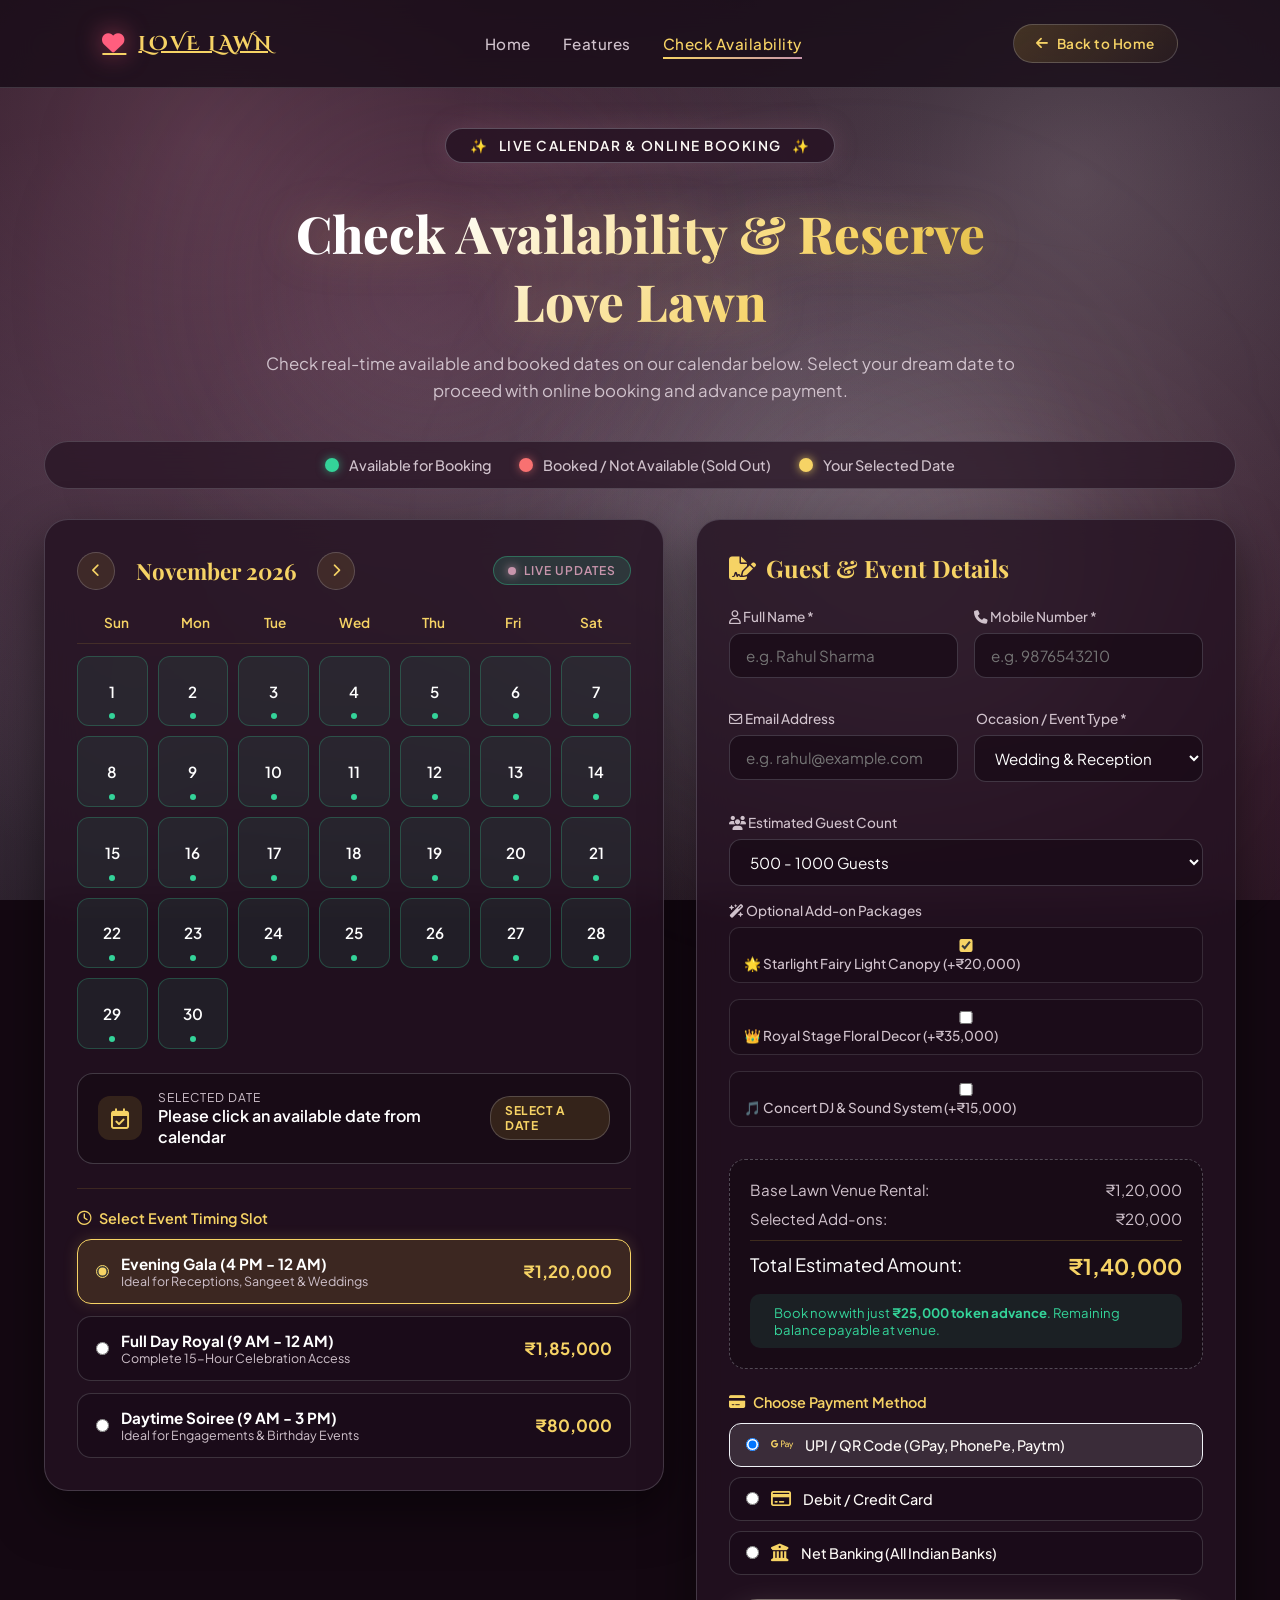
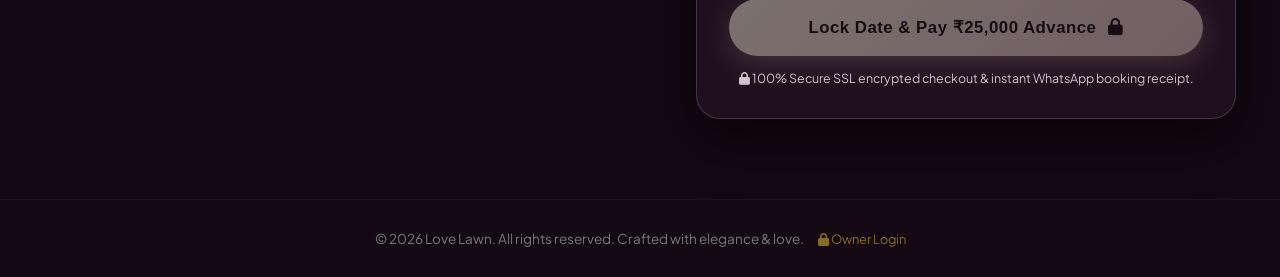
==== commit 6a270928: "Add files via upload" ====
--- a/booking.html
+++ b/booking.html
@@ -18,9 +18,10 @@
 </head>
 <body class="booking-page">
 
-  <!-- Ambient Light Effects -->
+  <!-- Ambient Light Effects (Dusty Mauve, Silver & Pearl) -->
   <div class="glow-orb orb-1"></div>
   <div class="glow-orb orb-2"></div>
+  <div class="glow-orb orb-3"></div>
 
   <!-- Header Navigation -->
   <header class="navbar">
--- a/style.css
+++ b/style.css
@@ -1,16 +1,39 @@
 :root {
-  --bg-deep: #05130b;
-  --bg-dark: #0a1f14;
-  --bg-card: rgba(14, 38, 25, 0.7);
-  --border-glass: rgba(212, 175, 55, 0.25);
+  /* Dusty Mauve + Pearl + Silver Luxury Theme Palette */
+  --mauve-deep: #140812;
+  --mauve-dark: #1f0d1b;
+  --mauve-card: rgba(36, 18, 33, 0.74);
+  --mauve-dusty: #a26d85;
+  --mauve-light: #c895ac;
+  --mauve-soft: #e3bdcf;
+  --mauve-glow: rgba(162, 109, 133, 0.42);
+
+  --pearl-pure: #ffffff;
+  --pearl-luminous: #fcf9f5;
+  --pearl-warm: #f4eee7;
+  --pearl-glow: rgba(252, 249, 245, 0.28);
+  --border-pearl: rgba(252, 249, 245, 0.26);
+
+  --silver-bright: #f0f3f8;
+  --silver-light: #d6dbe3;
+  --silver-metallic: #b0b8c4;
+  --silver-glow: rgba(214, 219, 227, 0.32);
+  --border-silver: rgba(214, 219, 227, 0.22);
+
+  /* Semantic UI Tokens */
+  --bg-deep: #140812;
+  --bg-dark: #1f0d1b;
+  --bg-card: rgba(36, 18, 33, 0.74);
+  --border-glass: rgba(214, 219, 227, 0.22);
+
   --gold-primary: #f6d365;
   --gold-secondary: #fda085;
   --gold-accent: #d4af37;
   --gold-glow: rgba(246, 211, 101, 0.45);
-  --emerald-light: #34d399;
-  --emerald-glow: rgba(52, 211, 153, 0.35);
-  --text-white: #ffffff;
-  --text-muted: #b5c7bc;
+  --emerald-light: #c895ac;
+  --emerald-glow: rgba(200, 149, 172, 0.35);
+  --text-white: #fdfaf7;
+  --text-muted: #d0c2cc;
   --font-serif: 'Playfair Display', serif;
   --font-display: 'Cinzel Decorative', serif;
   --font-sans: 'Plus Jakarta Sans', sans-serif;
@@ -34,9 +57,13 @@
   position: relative;
   overflow-x: hidden;
   background-image: 
-    radial-gradient(circle at 50% 20%, rgba(20, 60, 40, 0.7) 0%, transparent 60%),
-    radial-gradient(circle at 80% 80%, rgba(10, 45, 30, 0.6) 0%, transparent 50%),
-    linear-gradient(180deg, #040d07 0%, #07170f 50%, #030a05 100%);
+    radial-gradient(circle at 16% 16%, rgba(162, 109, 133, 0.45) 0%, transparent 55%), /* Dusty Mauve Glow */
+    radial-gradient(circle at 84% 20%, rgba(252, 249, 245, 0.24) 0%, transparent 48%), /* Luminous Pearl Radiance */
+    radial-gradient(circle at 50% 65%, rgba(214, 219, 227, 0.24) 0%, transparent 55%), /* Shimmering Silver Light */
+    radial-gradient(circle at 85% 85%, rgba(138, 77, 107, 0.40) 0%, transparent 50%),  /* Dusty Mauve Depth */
+    radial-gradient(circle at 10% 82%, rgba(214, 219, 227, 0.18) 0%, transparent 45%), /* Silver Glow */
+    linear-gradient(165deg, #130712 0%, #220f20 35%, #180a17 70%, #0d040d 100%);       /* Rich Dusty Mauve Base */
+  background-attachment: fixed;
 }
 
 /* Background Animated Canvas */
@@ -61,20 +88,29 @@
 }
 
 .orb-1 {
-  width: 450px;
-  height: 450px;
-  background: radial-gradient(circle, rgba(212, 175, 55, 0.18), transparent 70%);
+  width: 480px;
+  height: 480px;
+  background: radial-gradient(circle, rgba(162, 109, 133, 0.35), transparent 70%); /* Dusty Mauve */
   top: 5%;
-  left: 20%;
+  left: 15%;
 }
 
 .orb-2 {
   width: 550px;
   height: 550px;
-  background: radial-gradient(circle, rgba(52, 211, 153, 0.14), transparent 70%);
+  background: radial-gradient(circle, rgba(214, 219, 227, 0.26), transparent 70%); /* Silver */
   bottom: 10%;
-  right: 15%;
+  right: 12%;
   animation-duration: 16s;
+}
+
+.orb-3 {
+  width: 440px;
+  height: 440px;
+  background: radial-gradient(circle, rgba(252, 249, 245, 0.24), transparent 70%); /* Pearl */
+  top: 45%;
+  left: 60%;
+  animation-duration: 14s;
 }
 
 @keyframes floatOrb {
@@ -91,9 +127,9 @@
   align-items: center;
   justify-content: space-between;
   padding: 24px 8%;
-  background: rgba(5, 19, 11, 0.65);
-  backdrop-filter: blur(14px);
-  border-bottom: 1px solid rgba(212, 175, 55, 0.12);
+  background: rgba(22, 11, 22, 0.78);
+  backdrop-filter: blur(16px);
+  border-bottom: 1px solid rgba(214, 219, 227, 0.18);
 }
 
 .nav-brand {
@@ -173,7 +209,7 @@
 
 .btn-nav:hover {
   background: linear-gradient(135deg, var(--gold-primary), #e6b800);
-  color: #05130b;
+  color: #140812;
   box-shadow: 0 0 20px var(--gold-glow);
   transform: translateY(-2px);
 }
@@ -204,15 +240,15 @@
   align-items: center;
   gap: 10px;
   padding: 8px 24px;
-  background: rgba(14, 38, 25, 0.85);
-  border: 1px solid rgba(212, 175, 55, 0.3);
+  background: rgba(38, 18, 35, 0.85);
+  border: 1px solid rgba(214, 219, 227, 0.3);
   border-radius: 50px;
   font-size: 0.85rem;
   letter-spacing: 1.5px;
   text-transform: uppercase;
-  color: var(--gold-primary);
+  color: var(--pearl-luminous);
   font-weight: 600;
-  box-shadow: 0 0 25px rgba(212, 175, 55, 0.15);
+  box-shadow: 0 0 25px rgba(162, 109, 133, 0.25);
   margin-bottom: 24px;
   animation: fadeInDown 1s cubic-bezier(0.16, 1, 0.3, 1) forwards;
 }
@@ -379,7 +415,7 @@
 
 .btn-luxury {
   background: linear-gradient(135deg, #f6d365 0%, #fda085 100%);
-  color: #05130b;
+  color: #140812;
   box-shadow: 0 8px 30px rgba(246, 211, 101, 0.35);
   border: none;
 }
@@ -390,16 +426,16 @@
 }
 
 .btn-glass {
-  background: rgba(14, 38, 25, 0.7);
+  background: rgba(38, 18, 33, 0.7);
   color: var(--text-white);
   border: 1px solid var(--border-glass);
   backdrop-filter: blur(10px);
 }
 
 .btn-glass:hover {
-  background: rgba(212, 175, 55, 0.15);
-  border-color: var(--gold-primary);
-  color: var(--gold-primary);
+  background: rgba(214, 219, 227, 0.18);
+  border-color: var(--silver-bright);
+  color: var(--pearl-luminous);
   transform: translateY(-4px);
 }
 
@@ -463,8 +499,8 @@
   position: relative;
   z-index: 10;
   padding: 80px 8%;
-  background: rgba(4, 15, 9, 0.85);
-  border-top: 1px solid rgba(212, 175, 55, 0.1);
+  background: rgba(18, 8, 18, 0.88);
+  border-top: 1px solid rgba(214, 219, 227, 0.12);
 }
 
 .section-header {
@@ -503,7 +539,7 @@
 
 .feature-card {
   background: var(--bg-card);
-  border: 1px solid rgba(212, 175, 55, 0.15);
+  border: 1px solid rgba(214, 219, 227, 0.18);
   border-radius: 20px;
   padding: 36px 28px;
   position: relative;
@@ -512,13 +548,13 @@
 
 .feature-card:hover {
   transform: translateY(-8px);
-  border-color: var(--gold-primary);
+  border-color: var(--silver-bright);
   box-shadow: 0 18px 40px rgba(0, 0, 0, 0.5);
 }
 
 .feature-card.featured {
-  border-color: var(--gold-primary);
-  background: linear-gradient(180deg, rgba(25, 60, 40, 0.6) 0%, rgba(14, 38, 25, 0.85) 100%);
+  border-color: var(--silver-bright);
+  background: linear-gradient(180deg, rgba(64, 30, 58, 0.65) 0%, rgba(36, 18, 33, 0.85) 100%);
 }
 
 .card-badge {
@@ -526,7 +562,7 @@
   top: 18px;
   right: 20px;
   background: linear-gradient(135deg, var(--gold-primary), #fda085);
-  color: #05130b;
+  color: #140812;
   font-size: 0.72rem;
   font-weight: 700;
   padding: 4px 12px;
@@ -571,7 +607,7 @@
 }
 
 .contact-box {
-  background: linear-gradient(135deg, rgba(20, 60, 40, 0.8) 0%, rgba(10, 30, 20, 0.95) 100%);
+  background: linear-gradient(135deg, rgba(54, 25, 49, 0.88) 0%, rgba(24, 11, 23, 0.96) 100%);
   border: 1px solid var(--border-glass);
   border-radius: 28px;
   padding: 60px 40px;
@@ -585,7 +621,7 @@
   font-family: var(--font-serif);
   font-size: clamp(1.8rem, 3.5vw, 2.5rem);
   margin-bottom: 14px;
-  color: var(--gold-primary);
+  color: var(--pearl-luminous);
 }
 
 .contact-box p {
@@ -604,7 +640,7 @@
 
 /* Owner Access Link Box */
 .owner-access-link-wrap {
-  border-top: 1px solid rgba(212, 175, 55, 0.15);
+  border-top: 1px solid rgba(214, 219, 227, 0.16);
   padding-top: 20px;
   display: flex;
   justify-content: center;
@@ -615,10 +651,10 @@
   align-items: center;
   gap: 10px;
   padding: 10px 22px;
-  background: rgba(5, 20, 12, 0.8);
-  border: 1px solid rgba(212, 175, 55, 0.25);
+  background: rgba(24, 11, 23, 0.85);
+  border: 1px solid rgba(214, 219, 227, 0.25);
   border-radius: 20px;
-  color: var(--gold-primary);
+  color: var(--pearl-luminous);
   text-decoration: none;
   font-size: 0.85rem;
   font-weight: 600;
@@ -626,14 +662,14 @@
 }
 
 .owner-portal-btn:hover {
-  background: rgba(212, 175, 55, 0.15);
-  border-color: var(--gold-primary);
+  background: rgba(214, 219, 227, 0.18);
+  border-color: var(--silver-bright);
   transform: translateY(-2px);
-  box-shadow: 0 4px 15px rgba(212, 175, 55, 0.2);
+  box-shadow: 0 4px 15px rgba(214, 219, 227, 0.2);
 }
 
 .owner-footer-link {
-  color: rgba(212, 175, 55, 0.6);
+  color: rgba(214, 219, 227, 0.65);
   text-decoration: none;
   margin-left: 14px;
   font-size: 0.8rem;
@@ -641,7 +677,7 @@
 }
 
 .owner-footer-link:hover {
-  color: var(--gold-primary);
+  color: var(--pearl-luminous);
   text-decoration: underline;
 }
 
@@ -664,8 +700,8 @@
   position: relative;
   z-index: 10;
   padding: 80px 8%;
-  background: rgba(3, 12, 7, 0.9);
-  border-top: 1px solid rgba(212, 175, 55, 0.1);
+  background: rgba(16, 7, 16, 0.92);
+  border-top: 1px solid rgba(214, 219, 227, 0.12);
 }
 
 .gallery-filter-bar {
@@ -679,8 +715,8 @@
 
 .filter-btn {
   padding: 9px 20px;
-  background: rgba(14, 38, 25, 0.7);
-  border: 1px solid rgba(212, 175, 55, 0.2);
+  background: rgba(36, 18, 33, 0.7);
+  border: 1px solid rgba(214, 219, 227, 0.2);
   border-radius: 25px;
   color: var(--text-muted);
   font-family: inherit;
@@ -691,15 +727,15 @@
 }
 
 .filter-btn:hover {
-  border-color: var(--gold-primary);
+  border-color: var(--silver-bright);
   color: #fff;
 }
 
 .filter-btn.active {
-  background: linear-gradient(135deg, var(--gold-primary), #fda085);
-  color: #05130b;
+  background: linear-gradient(135deg, var(--mauve-dusty), var(--silver-metallic));
+  color: #ffffff;
   border-color: transparent;
-  box-shadow: 0 0 15px rgba(246, 211, 101, 0.4);
+  box-shadow: 0 0 15px rgba(162, 109, 133, 0.45);
 }
 
 .gallery-grid {
@@ -715,8 +751,8 @@
   border-radius: 18px;
   overflow: hidden;
   height: 270px;
-  background: #091a10;
-  border: 1px solid rgba(212, 175, 55, 0.15);
+  background: #1c0e1b;
+  border: 1px solid rgba(214, 219, 227, 0.18);
   box-shadow: 0 10px 30px rgba(0, 0, 0, 0.4);
   cursor: pointer;
   transition: all 0.35s cubic-bezier(0.16, 1, 0.3, 1);
@@ -732,8 +768,8 @@
 
 .gallery-item:hover {
   transform: translateY(-6px);
-  border-color: var(--gold-primary);
-  box-shadow: 0 15px 35px rgba(212, 175, 55, 0.2);
+  border-color: var(--silver-bright);
+  box-shadow: 0 15px 35px rgba(214, 219, 227, 0.2);
 }
 
 .gallery-item:hover img {
@@ -746,7 +782,7 @@
   left: 0;
   width: 100%;
   padding: 30px 20px 18px;
-  background: linear-gradient(0deg, rgba(5, 19, 11, 0.95) 0%, rgba(5, 19, 11, 0.6) 60%, transparent 100%);
+  background: linear-gradient(0deg, rgba(20, 9, 19, 0.96) 0%, rgba(20, 9, 19, 0.6) 60%, transparent 100%);
   display: flex;
   flex-direction: column;
   gap: 6px;
@@ -758,12 +794,12 @@
   font-size: 0.7rem;
   letter-spacing: 1px;
   text-transform: uppercase;
-  background: rgba(52, 211, 153, 0.2);
-  color: var(--emerald-light);
+  background: rgba(162, 109, 133, 0.25);
+  color: var(--mauve-soft);
   padding: 3px 10px;
   border-radius: 10px;
   font-weight: 700;
-  border: 1px solid rgba(52, 211, 153, 0.3);
+  border: 1px solid rgba(162, 109, 133, 0.35);
 }
 
 .gallery-title {
@@ -780,13 +816,13 @@
   width: 38px;
   height: 38px;
   border-radius: 50%;
-  background: rgba(5, 20, 12, 0.7);
+  background: rgba(26, 12, 25, 0.75);
   backdrop-filter: blur(8px);
   border: 1px solid var(--border-glass);
   display: flex;
   align-items: center;
   justify-content: center;
-  color: var(--gold-primary);
+  color: var(--pearl-luminous);
   font-size: 0.95rem;
   opacity: 0;
   transform: scale(0.8);
@@ -810,7 +846,7 @@
   left: 0;
   width: 100vw;
   height: 100vh;
-  background-color: rgba(3, 10, 6, 0.92);
+  background-color: rgba(16, 7, 16, 0.94);
   backdrop-filter: blur(12px);
   display: none;
   align-items: center;
--- a/booking.css
+++ b/booking.css
@@ -46,8 +46,8 @@
   flex-wrap: wrap;
   margin-bottom: 30px;
   padding: 14px 24px;
-  background: rgba(14, 38, 25, 0.6);
-  border: 1px solid rgba(212, 175, 55, 0.15);
+  background: rgba(36, 18, 33, 0.7);
+  border: 1px solid rgba(214, 219, 227, 0.2);
   border-radius: 30px;
   backdrop-filter: blur(10px);
 }
@@ -93,8 +93,8 @@
 
 /* Cards Base */
 .card {
-  background: rgba(14, 38, 25, 0.85);
-  border: 1px solid rgba(212, 175, 55, 0.2);
+  background: rgba(36, 18, 33, 0.82);
+  border: 1px solid rgba(214, 219, 227, 0.2);
   border-radius: 24px;
   padding: 32px;
   backdrop-filter: blur(16px);
@@ -131,7 +131,7 @@
 
 .month-nav-btn:hover {
   background: var(--gold-primary);
-  color: #05130b;
+  color: #140812;
 }
 
 .month-title {
@@ -260,7 +260,7 @@
 /* Status: Selected */
 .cal-day.selected {
   background: linear-gradient(135deg, var(--gold-primary), #fda085) !important;
-  color: #05130b !important;
+  color: #140812 !important;
   font-weight: 800;
   border-color: #fff !important;
   box-shadow: 0 0 20px rgba(246, 211, 101, 0.7);
@@ -269,7 +269,7 @@
 }
 
 .cal-day.selected::after {
-  background: #05130b !important;
+  background: #140812 !important;
 }
 
 /* Selected Date Status Banner */
@@ -277,8 +277,8 @@
   display: flex;
   align-items: center;
   gap: 16px;
-  background: rgba(5, 20, 12, 0.8);
-  border: 1px solid rgba(212, 175, 55, 0.25);
+  background: rgba(24, 11, 23, 0.82);
+  border: 1px solid rgba(214, 219, 227, 0.22);
   padding: 16px 20px;
   border-radius: 16px;
   margin-bottom: 24px;
@@ -363,8 +363,8 @@
   align-items: center;
   justify-content: space-between;
   padding: 14px 18px;
-  background: rgba(5, 20, 12, 0.6);
-  border: 1px solid rgba(212, 175, 55, 0.18);
+  background: rgba(24, 11, 23, 0.65);
+  border: 1px solid rgba(214, 219, 227, 0.18);
   border-radius: 14px;
   cursor: pointer;
   transition: all 0.25s ease;
@@ -442,8 +442,8 @@
 .form-group select {
   width: 100%;
   padding: 12px 16px;
-  background: rgba(5, 20, 12, 0.7);
-  border: 1px solid rgba(212, 175, 55, 0.2);
+  background: rgba(24, 11, 23, 0.75);
+  border: 1px solid rgba(214, 219, 227, 0.2);
   border-radius: 12px;
   color: #fff;
   font-family: inherit;
@@ -454,12 +454,12 @@
 
 .form-group input:focus,
 .form-group select:focus {
-  border-color: var(--gold-primary);
-  box-shadow: 0 0 15px rgba(246, 211, 101, 0.25);
+  border-color: var(--silver-bright);
+  box-shadow: 0 0 15px rgba(214, 219, 227, 0.25);
 }
 
 .form-group select option {
-  background: #0a1f14;
+  background: #1f0d1b;
   color: #fff;
 }
 
@@ -475,8 +475,8 @@
   align-items: center;
   gap: 10px;
   padding: 10px 14px;
-  background: rgba(5, 20, 12, 0.5);
-  border: 1px solid rgba(212, 175, 55, 0.12);
+  background: rgba(24, 11, 23, 0.55);
+  border: 1px solid rgba(214, 219, 227, 0.15);
   border-radius: 10px;
   font-size: 0.85rem;
   cursor: pointer;
@@ -485,7 +485,7 @@
 }
 
 .addon-chip:hover {
-  border-color: var(--gold-primary);
+  border-color: var(--silver-bright);
   color: #fff;
 }
 
@@ -495,8 +495,8 @@
 
 /* Price Breakdown */
 .price-summary-box {
-  background: rgba(5, 20, 12, 0.8);
-  border: 1px dashed rgba(212, 175, 55, 0.3);
+  background: rgba(24, 11, 23, 0.82);
+  border: 1px dashed rgba(214, 219, 227, 0.3);
   border-radius: 16px;
   padding: 20px;
   margin: 24px 0;
@@ -548,8 +548,8 @@
 
 .pay-method {
   padding: 12px 16px;
-  background: rgba(5, 20, 12, 0.6);
-  border: 1px solid rgba(212, 175, 55, 0.15);
+  background: rgba(24, 11, 23, 0.65);
+  border: 1px solid rgba(214, 219, 227, 0.18);
   border-radius: 12px;
   cursor: pointer;
   display: flex;
@@ -559,8 +559,8 @@
 }
 
 .pay-method.active {
-  border-color: var(--gold-primary);
-  background: rgba(212, 175, 55, 0.12);
+  border-color: var(--silver-bright);
+  background: rgba(214, 219, 227, 0.14);
 }
 
 .pay-method-content {
@@ -742,8 +742,8 @@
 }
 
 .receipt-box {
-  background: rgba(5, 20, 12, 0.85);
-  border: 1px solid rgba(212, 175, 55, 0.2);
+  background: rgba(24, 11, 23, 0.88);
+  border: 1px solid rgba(214, 219, 227, 0.22);
   border-radius: 16px;
   padding: 20px;
   text-align: left;
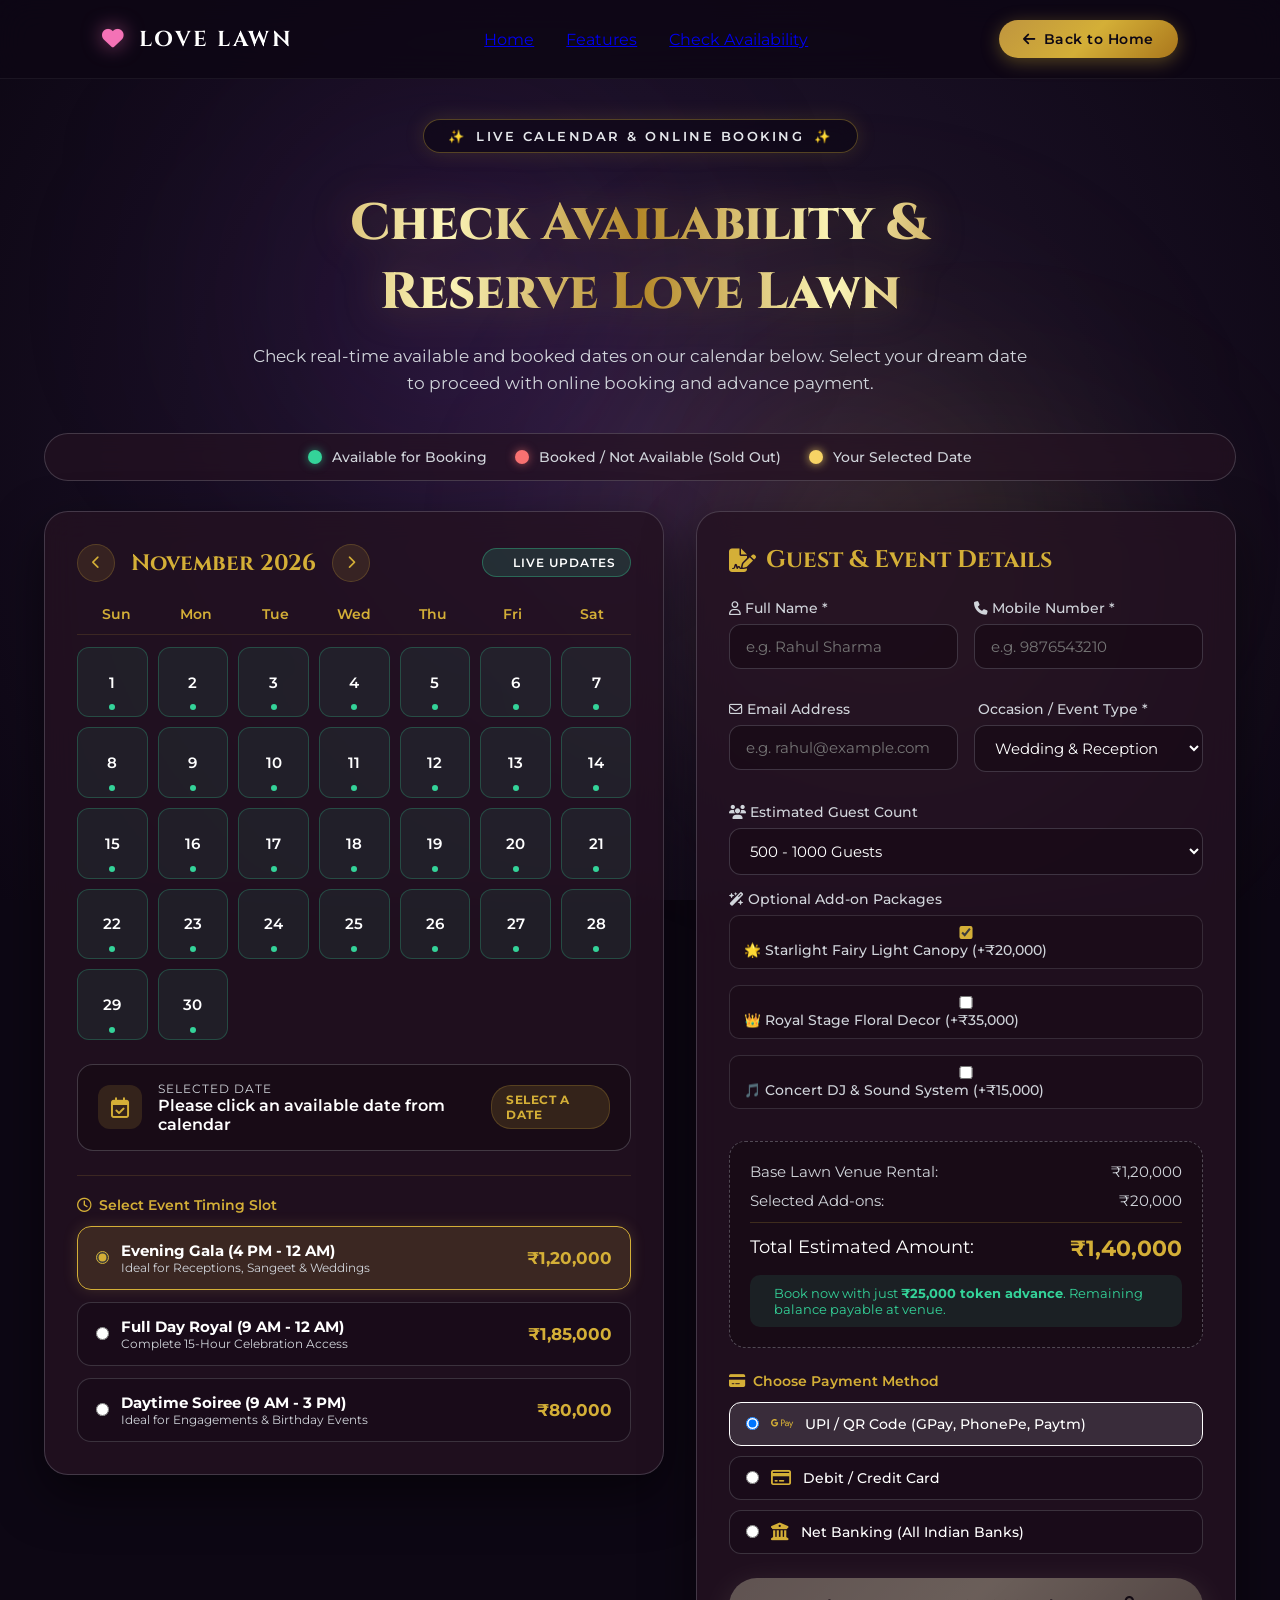
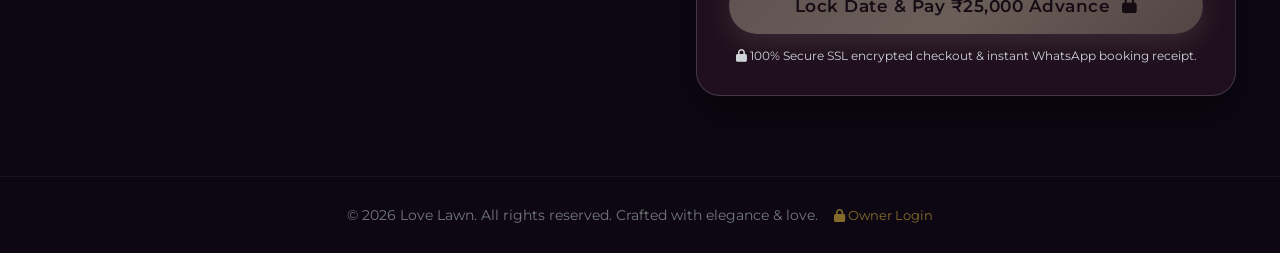
==== commit fca778b8: "Add files via upload" ====
--- a/booking.html
+++ b/booking.html
@@ -5,10 +5,10 @@
   <meta name="viewport" content="width=device-width, initial-scale=1.0">
   <title>Book Venue & Check Availability | Love Lawn</title>
   
-  <!-- Premium Google Fonts -->
+  <!-- Google Fonts: Cinzel & Montserrat -->
   <link rel="preconnect" href="https://fonts.googleapis.com">
   <link rel="preconnect" href="https://fonts.gstatic.com" crossorigin>
-  <link href="https://fonts.googleapis.com/css2?family=Cinzel+Decorative:wght@700;900&family=Playfair+Display:ital,wght@0,500;0,700;0,900;1,400&family=Plus+Jakarta+Sans:wght@300;400;500;600;700&display=swap" rel="stylesheet">
+  <link href="https://fonts.googleapis.com/css2?family=Cinzel:wght@400;600;700;800;900&family=Montserrat:wght@300;400;500;600;700&display=swap" rel="stylesheet">
   
   <!-- FontAwesome Icons -->
   <link rel="stylesheet" href="https://cdnjs.cloudflare.com/ajax/libs/font-awesome/6.5.1/css/all.min.css">
@@ -34,7 +34,7 @@
       <a href="index.html#features">Features</a>
       <a href="booking.html" class="active">Check Availability</a>
     </div>
-    <a href="index.html" class="btn-nav">
+    <a href="index.html" class="btn-nav gold-btn-gradient">
       <i class="fa-solid fa-arrow-left"></i>
       <span>Back to Home</span>
     </a>
--- a/style.css
+++ b/style.css
@@ -1,42 +1,33 @@
 :root {
-  /* Dusty Mauve + Pearl + Silver Luxury Theme Palette */
-  --mauve-deep: #140812;
-  --mauve-dark: #1f0d1b;
-  --mauve-card: rgba(36, 18, 33, 0.74);
-  --mauve-dusty: #a26d85;
-  --mauve-light: #c895ac;
-  --mauve-soft: #e3bdcf;
-  --mauve-glow: rgba(162, 109, 133, 0.42);
-
-  --pearl-pure: #ffffff;
-  --pearl-luminous: #fcf9f5;
-  --pearl-warm: #f4eee7;
-  --pearl-glow: rgba(252, 249, 245, 0.28);
-  --border-pearl: rgba(252, 249, 245, 0.26);
-
-  --silver-bright: #f0f3f8;
-  --silver-light: #d6dbe3;
-  --silver-metallic: #b0b8c4;
-  --silver-glow: rgba(214, 219, 227, 0.32);
-  --border-silver: rgba(214, 219, 227, 0.22);
-
-  /* Semantic UI Tokens */
-  --bg-deep: #140812;
-  --bg-dark: #1f0d1b;
-  --bg-card: rgba(36, 18, 33, 0.74);
-  --border-glass: rgba(214, 219, 227, 0.22);
-
-  --gold-primary: #f6d365;
-  --gold-secondary: #fda085;
-  --gold-accent: #d4af37;
-  --gold-glow: rgba(246, 211, 101, 0.45);
-  --emerald-light: #c895ac;
-  --emerald-glow: rgba(200, 149, 172, 0.35);
-  --text-white: #fdfaf7;
-  --text-muted: #d0c2cc;
-  --font-serif: 'Playfair Display', serif;
-  --font-display: 'Cinzel Decorative', serif;
-  --font-sans: 'Plus Jakarta Sans', sans-serif;
+  /* Sanctuary of Elegance Theme */
+  --bg-dark-950: #0d0714;
+  --bg-dark-900: #1a1025;
+  --bg-plum: #2d1b3d;
+
+  --gold-300: #fde08b;
+  --gold-400: #f5c34e;
+  --gold-500: #d4af37;
+  --gold-600: #aa7c11;
+
+  --gold-primary: #d4af37;
+  --gold-secondary: #f5c34e;
+  --gold-glow: rgba(212, 175, 55, 0.45);
+
+  --bg-deep: #0d0714;
+  --bg-dark: #1a1025;
+  --bg-card: rgba(26, 16, 37, 0.75);
+  --border-glass: rgba(212, 175, 55, 0.22);
+  --border-gold: rgba(212, 175, 55, 0.35);
+
+  --text-white: #ffffff;
+  --text-muted: #d1d5db;
+  --text-gold: #f5c34e;
+
+  --font-cinzel: 'Cinzel', serif;
+  --font-montserrat: 'Montserrat', sans-serif;
+  --font-serif: 'Cinzel', serif;
+  --font-display: 'Cinzel', serif;
+  --font-sans: 'Montserrat', sans-serif;
 }
 
 * {
@@ -50,19 +41,13 @@
 }
 
 body {
-  background-color: var(--bg-deep);
-  color: var(--text-white);
-  font-family: var(--font-sans);
+  background-color: #0d0714;
+  color: #ffffff;
+  font-family: var(--font-montserrat);
   min-height: 100vh;
   position: relative;
   overflow-x: hidden;
-  background-image: 
-    radial-gradient(circle at 16% 16%, rgba(162, 109, 133, 0.45) 0%, transparent 55%), /* Dusty Mauve Glow */
-    radial-gradient(circle at 84% 20%, rgba(252, 249, 245, 0.24) 0%, transparent 48%), /* Luminous Pearl Radiance */
-    radial-gradient(circle at 50% 65%, rgba(214, 219, 227, 0.24) 0%, transparent 55%), /* Shimmering Silver Light */
-    radial-gradient(circle at 85% 85%, rgba(138, 77, 107, 0.40) 0%, transparent 50%),  /* Dusty Mauve Depth */
-    radial-gradient(circle at 10% 82%, rgba(214, 219, 227, 0.18) 0%, transparent 45%), /* Silver Glow */
-    linear-gradient(165deg, #130712 0%, #220f20 35%, #180a17 70%, #0d040d 100%);       /* Rich Dusty Mauve Base */
+  background-image: radial-gradient(circle at center, #2d1b3d 0%, #1a1025 45%, #0d0714 100%);
   background-attachment: fixed;
 }
 
@@ -88,9 +73,9 @@
 }
 
 .orb-1 {
-  width: 480px;
-  height: 480px;
-  background: radial-gradient(circle, rgba(162, 109, 133, 0.35), transparent 70%); /* Dusty Mauve */
+  width: 500px;
+  height: 500px;
+  background: radial-gradient(circle, rgba(107, 33, 168, 0.22), transparent 70%);
   top: 5%;
   left: 15%;
 }
@@ -98,7 +83,7 @@
 .orb-2 {
   width: 550px;
   height: 550px;
-  background: radial-gradient(circle, rgba(214, 219, 227, 0.26), transparent 70%); /* Silver */
+  background: radial-gradient(circle, rgba(212, 175, 55, 0.18), transparent 70%);
   bottom: 10%;
   right: 12%;
   animation-duration: 16s;
@@ -107,7 +92,7 @@
 .orb-3 {
   width: 440px;
   height: 440px;
-  background: radial-gradient(circle, rgba(252, 249, 245, 0.24), transparent 70%); /* Pearl */
+  background: radial-gradient(circle, rgba(253, 224, 139, 0.15), transparent 70%);
   top: 45%;
   left: 60%;
   animation-duration: 14s;
@@ -122,32 +107,43 @@
 /* Navigation Bar */
 .navbar {
   position: relative;
-  z-index: 20;
+  z-index: 50;
   display: flex;
   align-items: center;
   justify-content: space-between;
-  padding: 24px 8%;
-  background: rgba(22, 11, 22, 0.78);
+  padding: 20px 8%;
+  background: rgba(13, 7, 20, 0.85);
   backdrop-filter: blur(16px);
-  border-bottom: 1px solid rgba(214, 219, 227, 0.18);
+  border-bottom: 1px solid rgba(255, 255, 255, 0.06);
 }
 
 .nav-brand {
   display: flex;
   align-items: center;
   gap: 12px;
-  font-family: var(--font-display);
-  font-size: 1.25rem;
-  letter-spacing: 2px;
-  color: var(--gold-primary);
+  font-family: var(--font-cinzel);
+  font-size: 1.35rem;
+  letter-spacing: 2.5px;
+  color: #ffffff;
   font-weight: 700;
+  text-decoration: none;
+  transition: all 0.3s ease;
+}
+
+.nav-brand:hover {
+  color: #fde08b;
 }
 
 .brand-heart {
-  color: #ff5e7e;
-  font-size: 1.4rem;
-  filter: drop-shadow(0 0 12px rgba(255, 94, 126, 0.6));
+  color: #f472b6;
+  font-size: 1.35rem;
+  filter: drop-shadow(0 0 10px rgba(244, 114, 182, 0.6));
   animation: heartPulse 1.8s ease-in-out infinite;
+  transition: transform 0.3s ease;
+}
+
+.nav-brand:hover .brand-heart {
+  transform: scale(1.2);
 }
 
 @keyframes heartPulse {
@@ -160,70 +156,116 @@
   gap: 32px;
 }
 
-.nav-links a {
+.nav-link {
+  position: relative;
   text-decoration: none;
-  color: var(--text-muted);
+  color: #d1d5db;
+  font-family: var(--font-montserrat);
   font-weight: 500;
-  font-size: 0.95rem;
+  font-size: 0.92rem;
   letter-spacing: 0.5px;
-  transition: all 0.3s ease;
-  position: relative;
-}
-
-.nav-links a:hover,
-.nav-links a.active {
-  color: var(--gold-primary);
-}
-
-.nav-links a::after {
+  transition: color 0.3s ease;
+}
+
+.nav-link::after {
   content: '';
   position: absolute;
-  bottom: -6px;
-  left: 0;
   width: 0;
   height: 2px;
-  background: linear-gradient(90deg, var(--gold-primary), var(--emerald-light));
-  transition: width 0.3s ease;
-}
-
-.nav-links a:hover::after,
-.nav-links a.active::after {
+  bottom: -6px;
+  left: 50%;
+  background-color: #d4af37;
+  transition: all 0.3s ease;
+  transform: translateX(-50%);
+  border-radius: 2px;
+}
+
+.nav-link:hover::after,
+.nav-link.active::after {
   width: 100%;
+}
+
+.nav-link:hover {
+  color: #ffffff;
+}
+
+.nav-link.active {
+  color: #f5c34e;
 }
 
 .btn-nav {
   display: inline-flex;
   align-items: center;
   gap: 8px;
-  padding: 10px 22px;
-  background: linear-gradient(135deg, rgba(212, 175, 55, 0.2), rgba(212, 175, 55, 0.05));
-  border: 1px solid var(--border-glass);
+  padding: 10px 24px;
   border-radius: 30px;
-  color: var(--gold-primary);
+  font-size: 0.88rem;
+  letter-spacing: 0.5px;
   text-decoration: none;
-  font-weight: 600;
-  font-size: 0.85rem;
-  letter-spacing: 0.5px;
-  transition: all 0.3s ease;
-}
-
-.btn-nav:hover {
-  background: linear-gradient(135deg, var(--gold-primary), #e6b800);
-  color: #140812;
-  box-shadow: 0 0 20px var(--gold-glow);
-  transform: translateY(-2px);
-}
-
-/* Hero Section */
+}
+
+/* =========================================
+   HERO SECTION & RICH GRADIENTS
+========================================= */
 .hero {
   position: relative;
   z-index: 10;
-  min-height: 88vh;
+  min-height: calc(100vh - 80px);
   display: flex;
   align-items: center;
   justify-content: center;
   text-align: center;
   padding: 70px 24px 60px;
+  overflow: hidden;
+}
+
+.hero-bg {
+  background: radial-gradient(circle at center, #2d1b3d 0%, #1a1025 40%, #0d0714 100%);
+}
+
+/* Animated Stars */
+#star-container {
+  position: absolute;
+  top: 0;
+  left: 0;
+  width: 100%;
+  height: 100%;
+  overflow: hidden;
+  z-index: 0;
+  pointer-events: none;
+}
+
+.star {
+  position: absolute;
+  background-color: #ffffff;
+  border-radius: 50%;
+  animation: twinkle var(--duration, 3s) ease-in-out infinite alternate;
+  opacity: 0;
+}
+
+.star-gold {
+  background-color: #fcf6ba;
+  box-shadow: 0 0 8px rgba(252, 246, 186, 0.75);
+}
+
+@keyframes twinkle {
+  0% { opacity: 0.1; transform: scale(0.8); }
+  100% { opacity: 1; transform: scale(1.2); box-shadow: 0 0 10px rgba(255, 255, 255, 0.85); }
+}
+
+/* Subtle Ambient Glow */
+.hero-ambient-glow {
+  position: absolute;
+  top: 50%;
+  left: 50%;
+  transform: translate(-50%, -50%);
+  width: 800px;
+  height: 800px;
+  background: radial-gradient(circle, rgba(107, 33, 168, 0.2), transparent 70%);
+  border-radius: 50%;
+  filter: blur(120px);
+  pointer-events: none;
+  z-index: 0;
 }
 
 .hero-container {
@@ -232,6 +274,19 @@
   display: flex;
   flex-direction: column;
   align-items: center;
+  position: relative;
+  z-index: 10;
+}
+
+/* Subtle floating animation for badge */
+.float-anim {
+  animation: float 6s ease-in-out infinite;
+}
+
+@keyframes float {
+  0% { transform: translateY(0px); }
+  50% { transform: translateY(-10px); }
+  100% { transform: translateY(0px); }
 }
 
 /* Shimmering Badge */
@@ -240,17 +295,17 @@
   align-items: center;
   gap: 10px;
   padding: 8px 24px;
-  background: rgba(38, 18, 35, 0.85);
-  border: 1px solid rgba(214, 219, 227, 0.3);
+  background: rgba(13, 7, 20, 0.65);
+  border: 1px solid rgba(212, 175, 55, 0.35);
   border-radius: 50px;
-  font-size: 0.85rem;
-  letter-spacing: 1.5px;
+  font-size: 0.82rem;
+  letter-spacing: 2.5px;
   text-transform: uppercase;
-  color: var(--pearl-luminous);
+  color: #e5e7eb;
   font-weight: 600;
-  box-shadow: 0 0 25px rgba(162, 109, 133, 0.25);
+  box-shadow: 0 0 20px rgba(212, 175, 55, 0.15);
+  backdrop-filter: blur(10px);
   margin-bottom: 24px;
-  animation: fadeInDown 1s cubic-bezier(0.16, 1, 0.3, 1) forwards;
 }
 
 .sparkle {
@@ -264,75 +319,61 @@
 }
 
 /* =======================================================
-   ANIMATED "WELCOME TO MY LAWN" HEADING
+   ANIMATED "WELCOME TO LOVE LAWN" HEADING
 ======================================================= */
 .title-wrapper {
   position: relative;
-  margin-bottom: 24px;
+  margin-bottom: 16px;
+  text-align: center;
 }
 
 .main-title {
-  font-family: var(--font-display);
+  font-family: var(--font-cinzel);
   font-size: clamp(2.8rem, 7vw, 5.5rem);
-  font-weight: 900;
+  font-weight: 700;
   line-height: 1.15;
   letter-spacing: 2px;
-  text-transform: capitalize;
-  display: flex;
-  flex-wrap: wrap;
-  justify-content: center;
-  gap: 18px;
-}
-
-.word {
-  display: inline-block;
+  margin-bottom: 8px;
+}
+
+.hero-subtext {
+  display: block;
+  font-size: clamp(2.2rem, 5vw, 4rem);
+  font-weight: 600;
+  color: #ffffff;
+  letter-spacing: 1.5px;
   opacity: 0;
-  transform: translateY(40px) scale(0.9);
-  animation: revealWord 1s cubic-bezier(0.2, 0.8, 0.2, 1) forwards;
+  transform: translateY(20px);
+  animation: fadeInUp 0.9s cubic-bezier(0.16, 1, 0.3, 1) forwards;
+}
+
+/* Gold Text Gradient */
+.gold-text-gradient {
+  background: linear-gradient(to right, #bf953f, #fcf6ba, #b38728, #fbf5b7, #aa771c);
+  -webkit-background-clip: text;
   background-clip: text;
-  -webkit-background-clip: text;
   color: transparent;
-  text-shadow: 0 10px 30px rgba(0, 0, 0, 0.6);
-  position: relative;
-}
-
-/* Word Stagger Delays */
-.word-welcome {
-  animation-delay: 0.2s;
-  background-image: linear-gradient(135deg, #ffffff 10%, #f6d365 70%, #d4af37 100%);
-  filter: drop-shadow(0 0 25px rgba(246, 211, 101, 0.4));
-}
-
-.word-to {
-  animation-delay: 0.45s;
-  background-image: linear-gradient(135deg, #fceecb 20%, #e2c070 100%);
-  font-family: var(--font-serif);
-  font-style: italic;
-  font-weight: 500;
-}
-
-.word-love {
-  animation-delay: 0.65s;
-  background-image: linear-gradient(135deg, #ff8fa3 0%, #ff4d6d 50%, #f6d365 100%);
-  filter: drop-shadow(0 0 30px rgba(255, 77, 109, 0.5));
-}
-
-.word-lawn {
-  animation-delay: 0.9s;
-  background-image: linear-gradient(135deg, #ffd700 0%, #ffaa00 50%, #34d399 100%);
-  filter: drop-shadow(0 0 35px rgba(255, 215, 0, 0.6));
-  position: relative;
-}
-
-/* Shimmer Sweeping Animation over "Lawn" */
-.word-lawn::after {
+  text-shadow: 0px 4px 25px rgba(212, 175, 55, 0.3);
+  display: block;
+  margin-top: 6px;
+  padding-bottom: 6px;
+  position: relative;
+  letter-spacing: 3px;
+  font-weight: 800;
+  opacity: 0;
+  transform: translateY(25px);
+  animation: fadeInUp 1s cubic-bezier(0.16, 1, 0.3, 1) 0.25s forwards;
+}
+
+/* Shimmer sweeping light across gold text */
+.gold-text-gradient::after {
   content: '';
   position: absolute;
   top: 0;
   left: -100%;
   width: 100%;
   height: 100%;
-  background: linear-gradient(90deg, transparent, rgba(255, 255, 255, 0.8), transparent);
+  background: linear-gradient(90deg, transparent, rgba(255, 255, 255, 0.5), transparent);
   animation: sweepLight 4s ease-in-out infinite;
   animation-delay: 1.8s;
   pointer-events: none;
@@ -344,45 +385,33 @@
   100% { left: 130%; }
 }
 
-@keyframes revealWord {
-  0% {
-    opacity: 0;
-    transform: translateY(40px) scale(0.9);
-  }
-  100% {
-    opacity: 1;
-    transform: translateY(0) scale(1);
-  }
-}
-
-/* Golden Decorative Underline */
-.title-underline {
-  width: 0;
-  height: 3px;
-  margin: 16px auto 0;
-  background: linear-gradient(90deg, transparent, var(--gold-primary), var(--emerald-light), var(--gold-primary), transparent);
-  border-radius: 4px;
-  box-shadow: 0 0 20px var(--gold-glow);
-  animation: expandUnderline 1.2s cubic-bezier(0.16, 1, 0.3, 1) forwards;
-  animation-delay: 1.2s;
-}
-
-@keyframes expandUnderline {
-  0% { width: 0; opacity: 0; }
-  100% { width: 220px; opacity: 1; }
+/* Decorative Gold Underline */
+.decorative-underline {
+  width: 100px;
+  height: 2px;
+  background: linear-gradient(to right, transparent, #d4af37, transparent);
+  margin: 18px auto 26px;
+  box-shadow: 0 0 12px rgba(212, 175, 55, 0.6);
+  animation: glowUnderline 3s ease-in-out infinite alternate;
+}
+
+@keyframes glowUnderline {
+  0% { width: 80px; opacity: 0.7; }
+  100% { width: 150px; opacity: 1; }
 }
 
 /* Subtitle */
 .hero-subtitle {
-  font-size: clamp(1.05rem, 2vw, 1.3rem);
-  color: var(--text-muted);
-  line-height: 1.7;
+  font-family: var(--font-montserrat);
+  font-size: clamp(1rem, 2vw, 1.25rem);
+  color: #d1d5db;
+  line-height: 1.75;
   max-width: 680px;
-  margin-bottom: 38px;
+  margin: 0 auto 38px;
   font-weight: 300;
   opacity: 0;
-  animation: fadeInUp 1s cubic-bezier(0.16, 1, 0.3, 1) forwards;
-  animation-delay: 1.3s;
+  animation: fadeInUp 1s cubic-bezier(0.16, 1, 0.3, 1) 0.5s forwards;
+  drop-shadow: 0 2px 10px rgba(0, 0, 0, 0.6);
 }
 
 /* CTA Group */
@@ -393,17 +422,17 @@
   flex-wrap: wrap;
   margin-bottom: 50px;
   opacity: 0;
-  animation: fadeInUp 1s cubic-bezier(0.16, 1, 0.3, 1) forwards;
-  animation-delay: 1.5s;
+  animation: fadeInUp 1s cubic-bezier(0.16, 1, 0.3, 1) 0.7s forwards;
 }
 
 .btn {
   display: inline-flex;
   align-items: center;
   gap: 12px;
-  padding: 16px 36px;
+  padding: 15px 34px;
   border-radius: 40px;
-  font-size: 1rem;
+  font-family: var(--font-montserrat);
+  font-size: 0.95rem;
   font-weight: 600;
   text-decoration: none;
   letter-spacing: 0.5px;
@@ -413,30 +442,49 @@
   overflow: hidden;
 }
 
+/* Gold Button Gradient */
+.gold-btn-gradient {
+  background: linear-gradient(135deg, #bf953f 0%, #d4af37 50%, #aa771c 100%);
+  color: #0d0714 !important;
+  font-weight: 600;
+  border: none;
+  box-shadow: 0 4px 18px rgba(212, 175, 55, 0.35);
+  transition: all 0.3s ease;
+}
+
+.gold-btn-gradient:hover {
+  background: linear-gradient(135deg, #fcf6ba 0%, #d4af37 50%, #bf953f 100%);
+  box-shadow: 0 0 25px rgba(212, 175, 55, 0.55);
+  transform: translateY(-2px);
+  color: #0d0714 !important;
+}
+
 .btn-luxury {
-  background: linear-gradient(135deg, #f6d365 0%, #fda085 100%);
-  color: #140812;
-  box-shadow: 0 8px 30px rgba(246, 211, 101, 0.35);
+  background: linear-gradient(135deg, #bf953f 0%, #d4af37 50%, #aa771c 100%);
+  color: #0d0714 !important;
+  box-shadow: 0 8px 30px rgba(212, 175, 55, 0.35);
   border: none;
 }
 
 .btn-luxury:hover {
+  background: linear-gradient(135deg, #fcf6ba 0%, #d4af37 50%, #bf953f 100%);
   transform: translateY(-4px) scale(1.03);
-  box-shadow: 0 14px 40px rgba(246, 211, 101, 0.55);
+  box-shadow: 0 14px 40px rgba(212, 175, 55, 0.55);
 }
 
 .btn-glass {
-  background: rgba(38, 18, 33, 0.7);
-  color: var(--text-white);
-  border: 1px solid var(--border-glass);
+  background: rgba(26, 16, 37, 0.7);
+  color: #ffffff;
+  border: 1px solid rgba(212, 175, 55, 0.3);
   backdrop-filter: blur(10px);
 }
 
 .btn-glass:hover {
-  background: rgba(214, 219, 227, 0.18);
-  border-color: var(--silver-bright);
-  color: var(--pearl-luminous);
-  transform: translateY(-4px);
+  background: rgba(212, 175, 55, 0.15);
+  border-color: #fde08b;
+  color: #fde08b;
+  transform: translateY(-3px);
+  box-shadow: 0 8px 25px rgba(0, 0, 0, 0.5);
 }
 
 /* Highlights Grid */
@@ -499,8 +547,8 @@
   position: relative;
   z-index: 10;
   padding: 80px 8%;
-  background: rgba(18, 8, 18, 0.88);
-  border-top: 1px solid rgba(214, 219, 227, 0.12);
+  background: rgba(13, 7, 20, 0.92);
+  border-top: 1px solid rgba(212, 175, 55, 0.15);
 }
 
 .section-header {
@@ -510,15 +558,16 @@
 }
 
 .section-tag {
-  color: var(--emerald-light);
-  font-size: 0.8rem;
+  color: #d4af37;
+  font-family: var(--font-cinzel);
+  font-size: 0.85rem;
   letter-spacing: 2px;
   font-weight: 700;
   text-transform: uppercase;
 }
 
 .section-title {
-  font-family: var(--font-serif);
+  font-family: var(--font-cinzel);
   font-size: clamp(2rem, 4vw, 2.8rem);
   margin: 12px 0 16px;
   color: #fff;
@@ -538,31 +587,33 @@
 }
 
 .feature-card {
-  background: var(--bg-card);
-  border: 1px solid rgba(214, 219, 227, 0.18);
+  background: rgba(26, 16, 37, 0.7);
+  border: 1px solid rgba(212, 175, 55, 0.2);
   border-radius: 20px;
   padding: 36px 28px;
   position: relative;
   transition: all 0.4s cubic-bezier(0.16, 1, 0.3, 1);
+  backdrop-filter: blur(12px);
 }
 
 .feature-card:hover {
   transform: translateY(-8px);
-  border-color: var(--silver-bright);
-  box-shadow: 0 18px 40px rgba(0, 0, 0, 0.5);
+  border-color: #d4af37;
+  box-shadow: 0 18px 40px rgba(212, 175, 55, 0.2);
 }
 
 .feature-card.featured {
-  border-color: var(--silver-bright);
-  background: linear-gradient(180deg, rgba(64, 30, 58, 0.65) 0%, rgba(36, 18, 33, 0.85) 100%);
+  border-color: #d4af37;
+  background: linear-gradient(180deg, rgba(45, 27, 61, 0.75) 0%, rgba(26, 16, 37, 0.9) 100%);
+  box-shadow: 0 10px 30px rgba(0, 0, 0, 0.4);
 }
 
 .card-badge {
   position: absolute;
   top: 18px;
   right: 20px;
-  background: linear-gradient(135deg, var(--gold-primary), #fda085);
-  color: #140812;
+  background: linear-gradient(135deg, #bf953f 0%, #d4af37 100%);
+  color: #0d0714;
   font-size: 0.72rem;
   font-weight: 700;
   padding: 4px 12px;
@@ -607,21 +658,21 @@
 }
 
 .contact-box {
-  background: linear-gradient(135deg, rgba(54, 25, 49, 0.88) 0%, rgba(24, 11, 23, 0.96) 100%);
-  border: 1px solid var(--border-glass);
+  background: radial-gradient(circle at center, #2d1b3d 0%, #1a1025 60%, #0d0714 100%);
+  border: 1px solid rgba(212, 175, 55, 0.3);
   border-radius: 28px;
   padding: 60px 40px;
   max-width: 800px;
   width: 100%;
   text-align: center;
-  box-shadow: 0 20px 60px rgba(0, 0, 0, 0.6);
+  box-shadow: 0 20px 60px rgba(0, 0, 0, 0.7);
 }
 
 .contact-box h2 {
-  font-family: var(--font-serif);
+  font-family: var(--font-cinzel);
   font-size: clamp(1.8rem, 3.5vw, 2.5rem);
   margin-bottom: 14px;
-  color: var(--pearl-luminous);
+  color: #fde08b;
 }
 
 .contact-box p {
@@ -700,8 +751,8 @@
   position: relative;
   z-index: 10;
   padding: 80px 8%;
-  background: rgba(16, 7, 16, 0.92);
-  border-top: 1px solid rgba(214, 219, 227, 0.12);
+  background: #0d0714;
+  border-top: 1px solid rgba(212, 175, 55, 0.15);
 }
 
 .gallery-filter-bar {
@@ -715,11 +766,11 @@
 
 .filter-btn {
   padding: 9px 20px;
-  background: rgba(36, 18, 33, 0.7);
-  border: 1px solid rgba(214, 219, 227, 0.2);
+  background: rgba(26, 16, 37, 0.7);
+  border: 1px solid rgba(212, 175, 55, 0.2);
   border-radius: 25px;
   color: var(--text-muted);
-  font-family: inherit;
+  font-family: var(--font-montserrat);
   font-size: 0.85rem;
   font-weight: 600;
   cursor: pointer;
@@ -727,15 +778,15 @@
 }
 
 .filter-btn:hover {
-  border-color: var(--silver-bright);
+  border-color: #d4af37;
   color: #fff;
 }
 
 .filter-btn.active {
-  background: linear-gradient(135deg, var(--mauve-dusty), var(--silver-metallic));
-  color: #ffffff;
+  background: linear-gradient(135deg, #bf953f 0%, #d4af37 50%, #aa771c 100%);
+  color: #0d0714;
   border-color: transparent;
-  box-shadow: 0 0 15px rgba(162, 109, 133, 0.45);
+  box-shadow: 0 0 15px rgba(212, 175, 55, 0.45);
 }
 
 .gallery-grid {
@@ -751,8 +802,8 @@
   border-radius: 18px;
   overflow: hidden;
   height: 270px;
-  background: #1c0e1b;
-  border: 1px solid rgba(214, 219, 227, 0.18);
+  background: #140b1e;
+  border: 1px solid rgba(212, 175, 55, 0.18);
   box-shadow: 0 10px 30px rgba(0, 0, 0, 0.4);
   cursor: pointer;
   transition: all 0.35s cubic-bezier(0.16, 1, 0.3, 1);
--- a/booking.css
+++ b/booking.css
@@ -20,15 +20,15 @@
 }
 
 .page-title {
-  font-family: var(--font-serif);
+  font-family: var(--font-cinzel);
   font-size: clamp(2.2rem, 4.5vw, 3.2rem);
   font-weight: 800;
   margin: 12px 0 16px;
-  background: linear-gradient(135deg, #ffffff 20%, #f6d365 70%, #d4af37 100%);
+  background: linear-gradient(to right, #bf953f, #fcf6ba, #b38728, #fbf5b7, #aa771c);
   -webkit-background-clip: text;
   background-clip: text;
   color: transparent;
-  filter: drop-shadow(0 0 20px rgba(246, 211, 101, 0.25));
+  filter: drop-shadow(0 0 20px rgba(212, 175, 55, 0.25));
 }
 
 .page-subtitle {
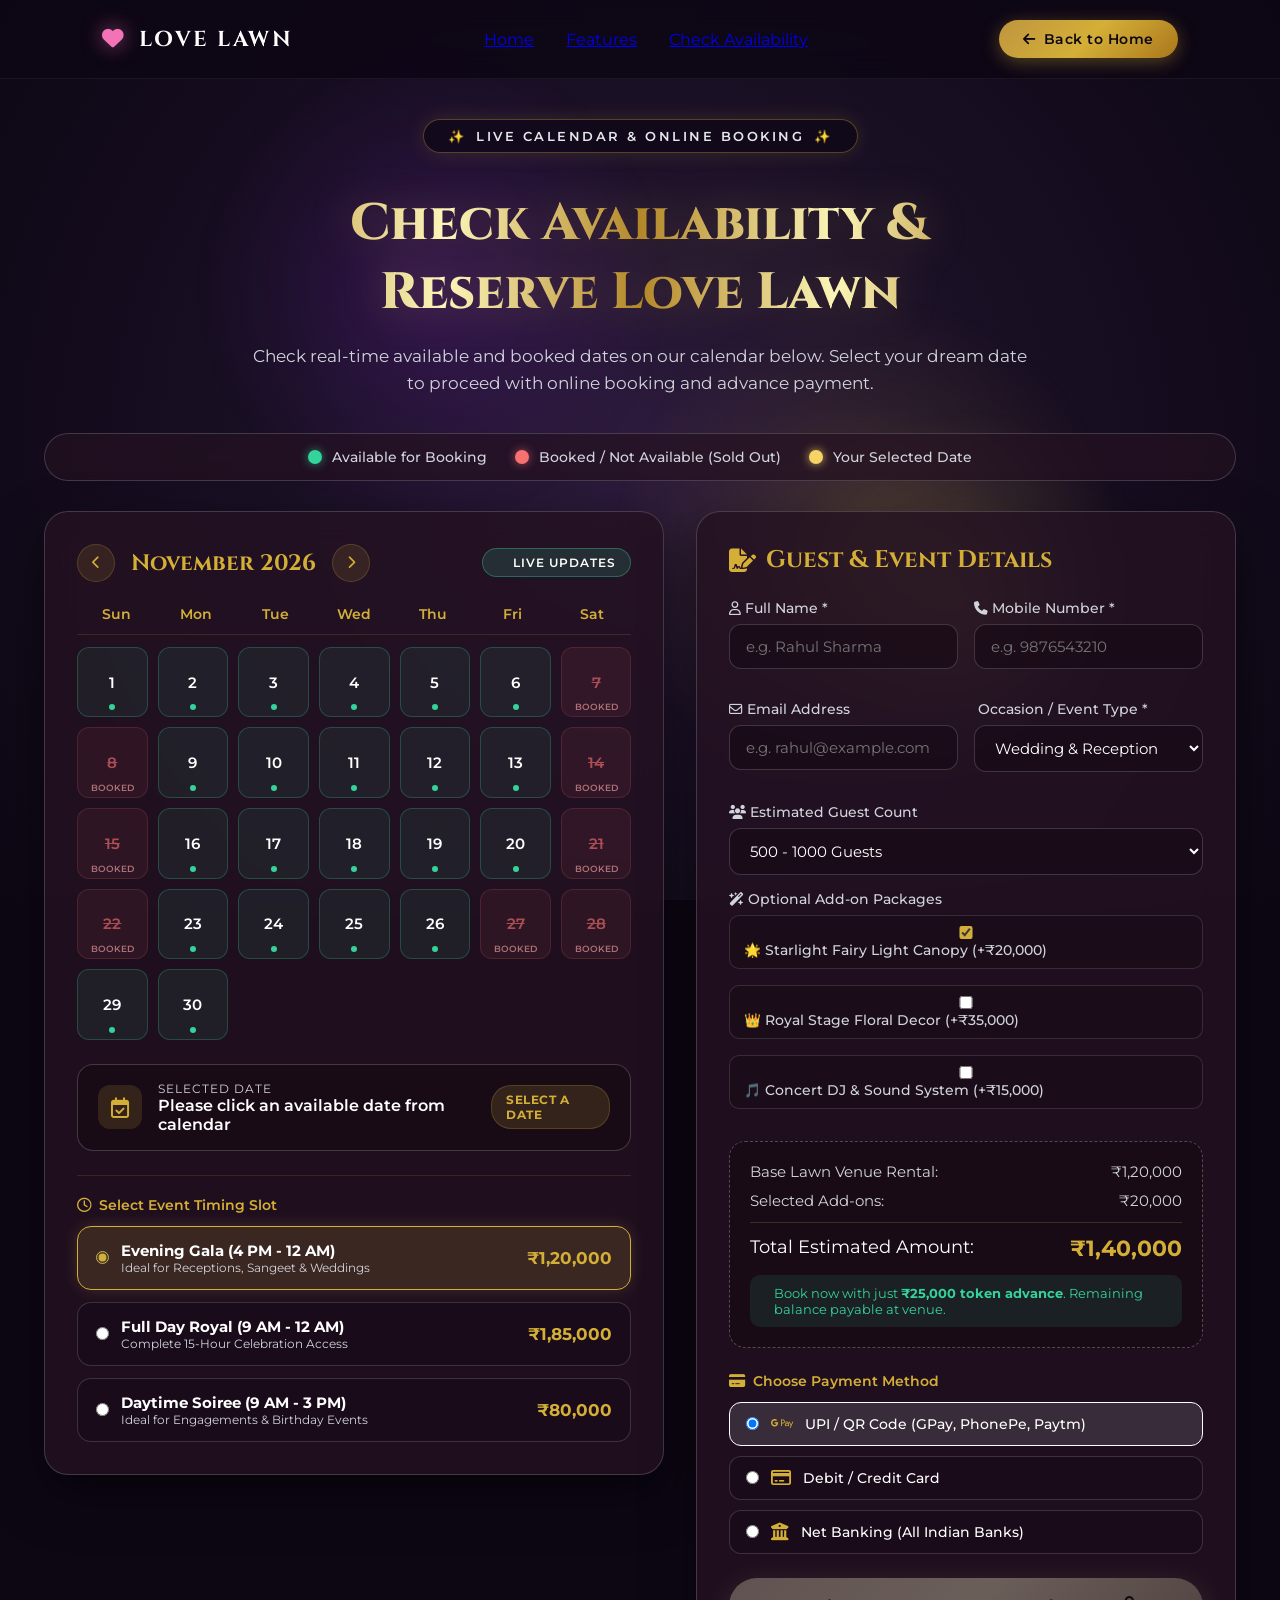
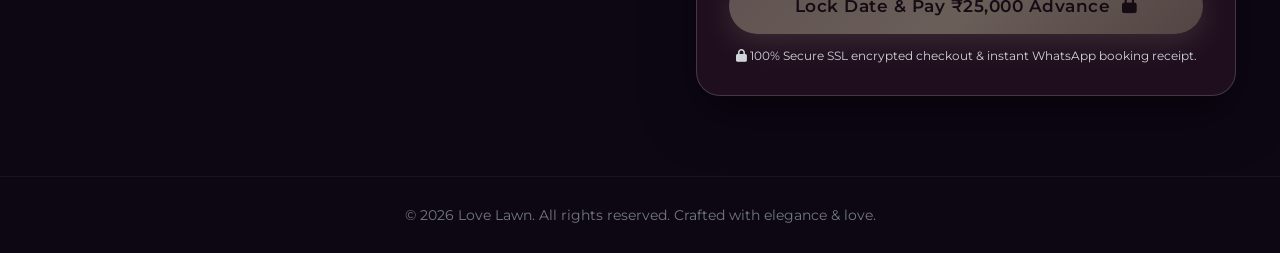
==== commit c9093b1b: "Add files via upload" ====
--- a/booking.html
+++ b/booking.html
@@ -309,10 +309,7 @@
   </div>
 
   <footer class="footer">
-    <p>
-      © 2026 Love Lawn. All rights reserved. Crafted with elegance & love.
-      <a href="owner.html" class="owner-footer-link" style="margin-left: 12px; color: rgba(212, 175, 55, 0.6); text-decoration: none;"><i class="fa-solid fa-lock"></i> Owner Login</a>
-    </p>
+    <p>© 2026 Love Lawn. All rights reserved. Crafted with elegance & love.</p>
   </footer>
 
   <script src="booking.js"></script>
--- a/style.css
+++ b/style.css
@@ -47,8 +47,23 @@
   min-height: 100vh;
   position: relative;
   overflow-x: hidden;
+  -webkit-font-smoothing: antialiased;
+  -moz-osx-font-smoothing: grayscale;
+}
+
+/* Hardware-accelerated fixed background replacing laggy background-attachment: fixed */
+body::before {
+  content: '';
+  position: fixed;
+  top: 0;
+  left: 0;
+  width: 100vw;
+  height: 100vh;
   background-image: radial-gradient(circle at center, #2d1b3d 0%, #1a1025 45%, #0d0714 100%);
-  background-attachment: fixed;
+  pointer-events: none;
+  z-index: -2;
+  transform: translate3d(0, 0, 0);
+  will-change: transform;
 }
 
 /* Background Animated Canvas */
@@ -60,48 +75,50 @@
   height: 100vh;
   pointer-events: none;
   z-index: 0;
-}
-
-/* Glowing Ambient Orbs */
+  transform: translate3d(0, 0, 0);
+}
+
+/* Glowing Ambient Orbs - Zero heavy blur filter, smooth gradient falloff */
 .glow-orb {
   position: fixed;
   border-radius: 50%;
-  filter: blur(120px);
   pointer-events: none;
-  z-index: 0;
-  animation: floatOrb 12s ease-in-out infinite alternate;
+  z-index: -1;
+  transform: translate3d(0, 0, 0);
+  will-change: transform;
+  animation: floatOrb 18s ease-in-out infinite alternate;
 }
 
 .orb-1 {
-  width: 500px;
-  height: 500px;
-  background: radial-gradient(circle, rgba(107, 33, 168, 0.22), transparent 70%);
+  width: 480px;
+  height: 480px;
+  background: radial-gradient(circle, rgba(107, 33, 168, 0.28) 0%, rgba(107, 33, 168, 0.1) 40%, transparent 70%);
   top: 5%;
   left: 15%;
 }
 
 .orb-2 {
-  width: 550px;
-  height: 550px;
-  background: radial-gradient(circle, rgba(212, 175, 55, 0.18), transparent 70%);
+  width: 520px;
+  height: 520px;
+  background: radial-gradient(circle, rgba(212, 175, 55, 0.22) 0%, rgba(212, 175, 55, 0.07) 40%, transparent 70%);
   bottom: 10%;
   right: 12%;
-  animation-duration: 16s;
+  animation-duration: 22s;
 }
 
 .orb-3 {
-  width: 440px;
-  height: 440px;
-  background: radial-gradient(circle, rgba(253, 224, 139, 0.15), transparent 70%);
+  width: 400px;
+  height: 400px;
+  background: radial-gradient(circle, rgba(253, 224, 139, 0.18) 0%, rgba(253, 224, 139, 0.05) 40%, transparent 70%);
   top: 45%;
   left: 60%;
-  animation-duration: 14s;
+  animation-duration: 20s;
 }
 
 @keyframes floatOrb {
-  0% { transform: translate(0, 0) scale(1); }
-  50% { transform: translate(40px, -30px) scale(1.1); }
-  100% { transform: translate(-30px, 40px) scale(0.95); }
+  0% { transform: translate3d(0, 0, 0) scale(1); }
+  50% { transform: translate3d(25px, -20px, 0) scale(1.05); }
+  100% { transform: translate3d(-20px, 25px, 0) scale(0.95); }
 }
 
 /* Navigation Bar */
@@ -240,30 +257,32 @@
   background-color: #ffffff;
   border-radius: 50%;
   animation: twinkle var(--duration, 3s) ease-in-out infinite alternate;
-  opacity: 0;
+  opacity: 0.15;
+  will-change: transform, opacity;
+  contain: strict;
+  transform: translate3d(0, 0, 0);
 }
 
 .star-gold {
   background-color: #fcf6ba;
-  box-shadow: 0 0 8px rgba(252, 246, 186, 0.75);
+  box-shadow: 0 0 6px rgba(252, 246, 186, 0.7);
 }
 
 @keyframes twinkle {
-  0% { opacity: 0.1; transform: scale(0.8); }
-  100% { opacity: 1; transform: scale(1.2); box-shadow: 0 0 10px rgba(255, 255, 255, 0.85); }
-}
-
-/* Subtle Ambient Glow */
+  0% { opacity: 0.15; transform: scale(0.7) translate3d(0, 0, 0); }
+  100% { opacity: 0.95; transform: scale(1.15) translate3d(0, 0, 0); }
+}
+
+/* Subtle Ambient Glow - Natural gradient falloff, zero heavy blur */
 .hero-ambient-glow {
   position: absolute;
   top: 50%;
   left: 50%;
   transform: translate(-50%, -50%);
-  width: 800px;
-  height: 800px;
-  background: radial-gradient(circle, rgba(107, 33, 168, 0.2), transparent 70%);
+  width: 650px;
+  height: 650px;
+  background: radial-gradient(circle, rgba(107, 33, 168, 0.22) 0%, rgba(107, 33, 168, 0.08) 50%, transparent 75%);
   border-radius: 50%;
-  filter: blur(120px);
   pointer-events: none;
   z-index: 0;
 }
@@ -365,24 +384,26 @@
   animation: fadeInUp 1s cubic-bezier(0.16, 1, 0.3, 1) 0.25s forwards;
 }
 
-/* Shimmer sweeping light across gold text */
+/* Shimmer sweeping light across gold text - Hardware accelerated */
 .gold-text-gradient::after {
   content: '';
   position: absolute;
   top: 0;
-  left: -100%;
+  left: 0;
   width: 100%;
   height: 100%;
-  background: linear-gradient(90deg, transparent, rgba(255, 255, 255, 0.5), transparent);
-  animation: sweepLight 4s ease-in-out infinite;
+  background: linear-gradient(90deg, transparent, rgba(255, 255, 255, 0.45), transparent);
+  transform: translateX(-150%);
+  animation: sweepLight 4.5s ease-in-out infinite;
   animation-delay: 1.8s;
   pointer-events: none;
+  will-change: transform;
 }
 
 @keyframes sweepLight {
-  0% { left: -120%; }
-  35% { left: 130%; }
-  100% { left: 130%; }
+  0% { transform: translateX(-150%); }
+  35% { transform: translateX(150%); }
+  100% { transform: translateX(150%); }
 }
 
 /* Decorative Gold Underline */
@@ -977,3 +998,52 @@
   .highlights-grid { grid-template-columns: 1fr; }
   .btn { width: 100%; justify-content: center; }
 }
+
+/* ========================================================
+   HIGH PERFORMANCE MOBILE & DESKTOP-ON-MOBILE OPTIMIZATIONS
+   ======================================================== */
+@media (max-width: 1024px), (hover: none) and (pointer: coarse) {
+  /* Disable continuous background floating repaints on touch / mobile devices */
+  .glow-orb {
+    animation: none !important;
+    transform: translate3d(0, 0, 0) !important;
+  }
+  
+  .orb-1, .orb-2, .orb-3 {
+    opacity: 0.7;
+  }
+
+  /* Simplify backdrop filters to free GPU bandwidth on mobile */
+  .navbar {
+    backdrop-filter: blur(8px) !important;
+    -webkit-backdrop-filter: blur(8px) !important;
+    background: rgba(13, 7, 20, 0.94) !important;
+  }
+
+  .feature-card,
+  .highlight-item,
+  .btn-glass,
+  .welcome-badge,
+  .filter-btn {
+    backdrop-filter: none !important;
+    -webkit-backdrop-filter: none !important;
+  }
+
+  .feature-card {
+    background: rgba(26, 16, 37, 0.88) !important;
+  }
+
+  .feature-card.featured {
+    background: linear-gradient(180deg, rgba(45, 27, 61, 0.9) 0%, rgba(26, 16, 37, 0.96) 100%) !important;
+  }
+
+  .highlight-item {
+    background: rgba(26, 16, 37, 0.85) !important;
+  }
+
+  /* Ensure buttery smooth scrolling */
+  html, body {
+    -webkit-overflow-scrolling: touch;
+    scroll-behavior: smooth;
+  }
+}
--- a/booking.css
+++ b/booking.css
@@ -791,3 +791,14 @@
     flex-direction: column;
   }
 }
+
+/* High Performance Mobile & Desktop-on-Mobile Optimizations */
+@media (max-width: 1024px), (hover: none) and (pointer: coarse) {
+  .calendar-legend,
+  .card,
+  .modal-card {
+    backdrop-filter: none !important;
+    -webkit-backdrop-filter: none !important;
+    background: rgba(26, 16, 37, 0.94) !important;
+  }
+}
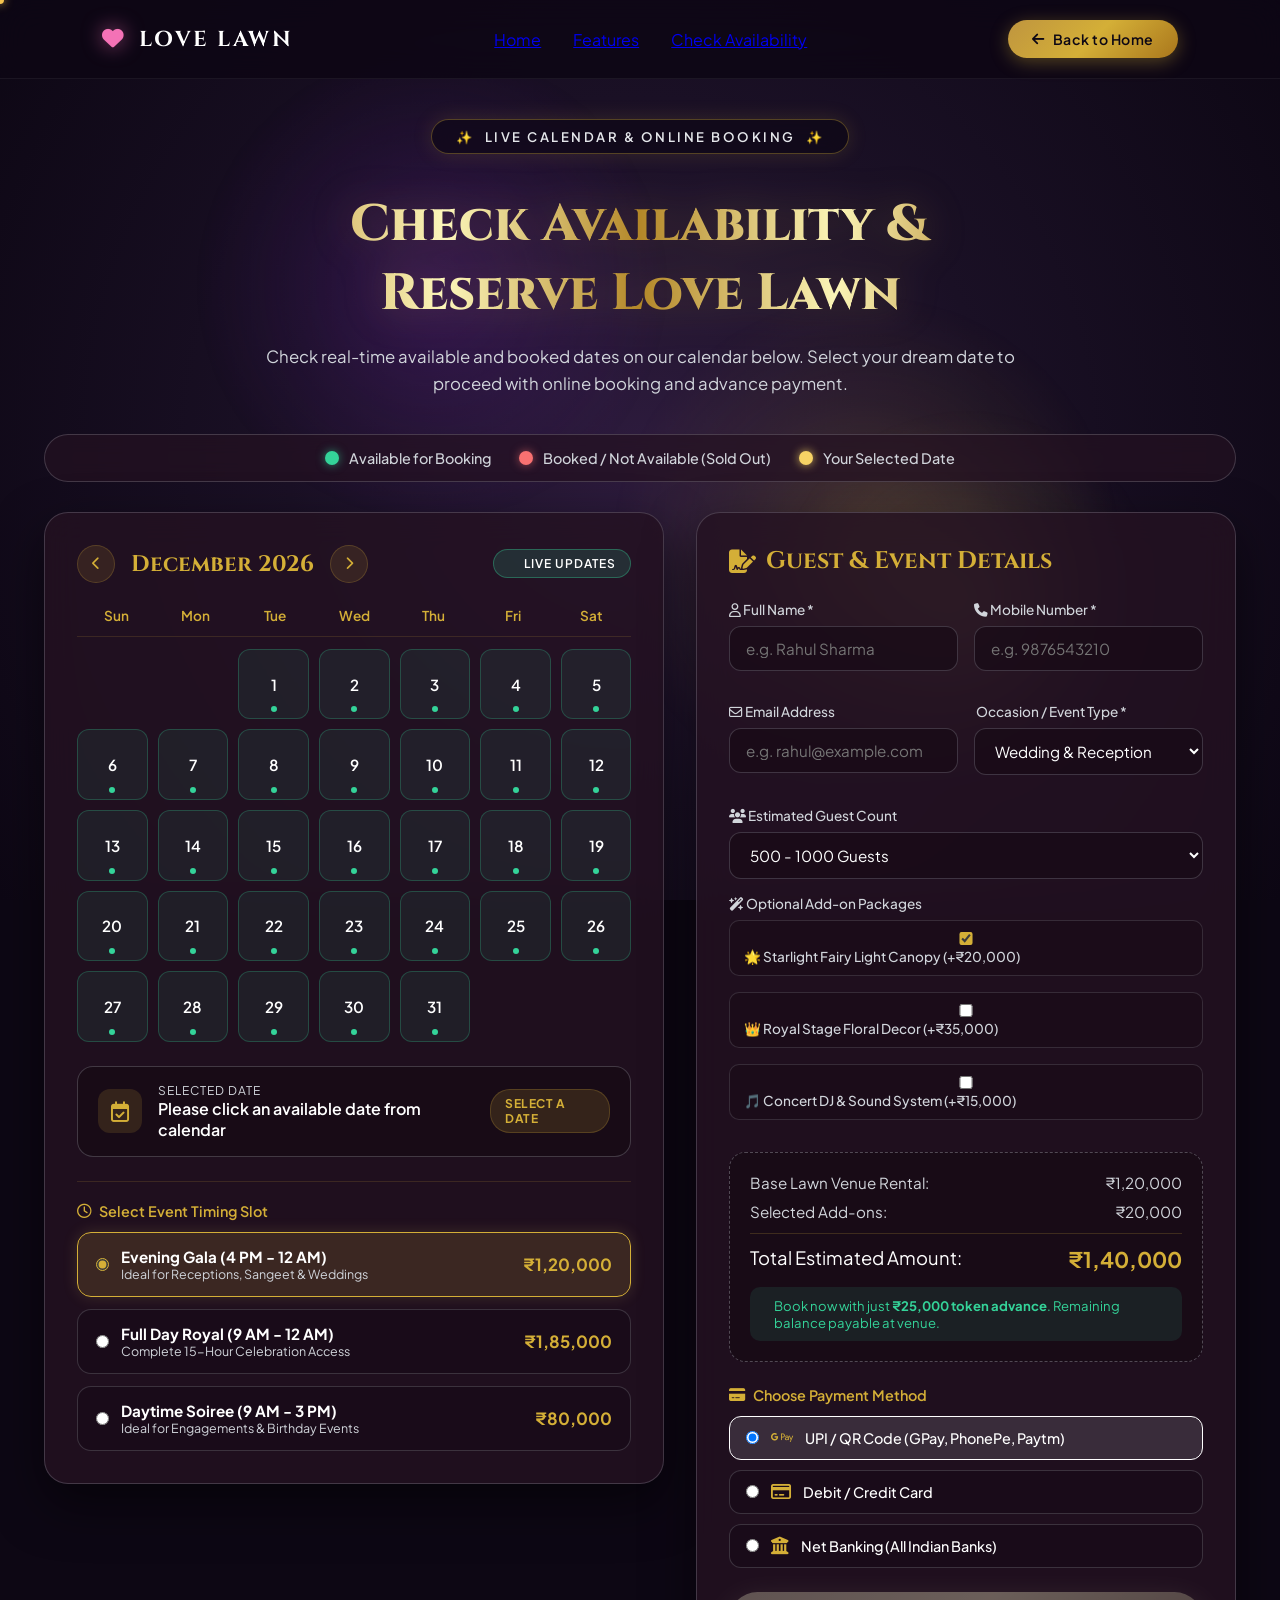
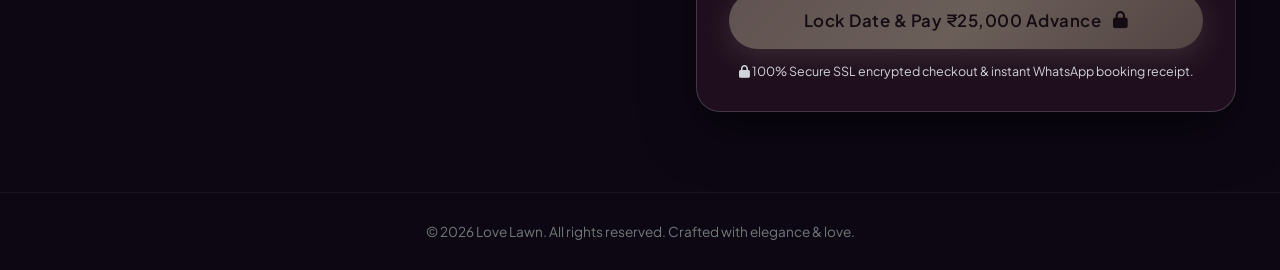
==== commit 3f5383ce: "Add files via upload" ====
--- a/booking.html
+++ b/booking.html
@@ -5,10 +5,10 @@
   <meta name="viewport" content="width=device-width, initial-scale=1.0">
   <title>Book Venue & Check Availability | Love Lawn</title>
   
-  <!-- Google Fonts: Cinzel & Montserrat -->
+  <!-- Google Fonts: Syne, Cinzel, Plus Jakarta Sans & Space Mono (b-egg style) -->
   <link rel="preconnect" href="https://fonts.googleapis.com">
   <link rel="preconnect" href="https://fonts.gstatic.com" crossorigin>
-  <link href="https://fonts.googleapis.com/css2?family=Cinzel:wght@400;600;700;800;900&family=Montserrat:wght@300;400;500;600;700&display=swap" rel="stylesheet">
+  <link href="https://fonts.googleapis.com/css2?family=Cinzel:wght@600;700;800;900&family=Plus+Jakarta+Sans:wght@300;400;500;600;700;800&family=Space+Mono:wght@400;700&family=Syne:wght@600;700;800;900&display=swap" rel="stylesheet">
   
   <!-- FontAwesome Icons -->
   <link rel="stylesheet" href="https://cdnjs.cloudflare.com/ajax/libs/font-awesome/6.5.1/css/all.min.css">
@@ -17,6 +17,27 @@
   <link rel="stylesheet" href="booking.css">
 </head>
 <body class="booking-page">
+
+  <!-- Luxury Preloader -->
+  <div id="luxury-preloader" class="preloader">
+    <div class="preloader-inner">
+      <div class="preloader-brand">
+        <i class="fa-solid fa-crown"></i>
+        <span>LOVE LAWN</span>
+      </div>
+      <div class="preloader-counter">
+        <span id="preloader-number">0</span><span class="preloader-percent">%</span>
+      </div>
+      <div class="preloader-bar-track">
+        <div id="preloader-bar" class="preloader-bar-fill"></div>
+      </div>
+      <div class="preloader-status">Loading Live Availability Engine...</div>
+    </div>
+  </div>
+
+  <!-- Custom Cursor (Desktop) -->
+  <div class="custom-cursor-dot" id="cursor-dot"></div>
+  <div class="custom-cursor-circle" id="cursor-circle"></div>
 
   <!-- Ambient Light Effects (Dusty Mauve, Silver & Pearl) -->
   <div class="glow-orb orb-1"></div>
@@ -312,6 +333,9 @@
     <p>© 2026 Love Lawn. All rights reserved. Crafted with elegance & love.</p>
   </footer>
 
+  <!-- GSAP 3 & Lenis Smooth Scroll -->
+  <script src="https://cdnjs.cloudflare.com/ajax/libs/gsap/3.12.5/gsap.min.js"></script>
+  <script src="https://cdn.jsdelivr.net/gh/studio-freight/lenis@1.0.29/bundled/lenis.min.js"></script>
   <script src="booking.js"></script>
 </body>
 </html>
--- a/style.css
+++ b/style.css
@@ -23,11 +23,13 @@
   --text-muted: #d1d5db;
   --text-gold: #f5c34e;
 
+  --font-syne: 'Syne', sans-serif;
   --font-cinzel: 'Cinzel', serif;
-  --font-montserrat: 'Montserrat', sans-serif;
+  --font-sans: 'Plus Jakarta Sans', -apple-system, BlinkMacSystemFont, sans-serif;
+  --font-mono: 'Space Mono', monospace;
+  --font-montserrat: 'Plus Jakarta Sans', sans-serif;
   --font-serif: 'Cinzel', serif;
-  --font-display: 'Cinzel', serif;
-  --font-sans: 'Montserrat', sans-serif;
+  --font-display: 'Syne', 'Cinzel', serif;
 }
 
 * {
@@ -1047,3 +1049,300 @@
     scroll-behavior: smooth;
   }
 }
+
+/* =======================================================
+   B-EGG.FARM INSPIRED LUXURY ANIMATIONS & TYPOGRAPHY
+   ======================================================= */
+
+/* Lenis Smooth Scroll Integration */
+html.lenis {
+  height: auto;
+}
+.lenis.lenis-smooth {
+  scroll-behavior: auto !important;
+}
+.lenis.lenis-smooth [data-lenis-prevent] {
+  overscroll-behavior: contain;
+}
+.lenis.lenis-stopped {
+  overflow: hidden;
+}
+.lenis.lenis-scrolling iframe {
+  pointer-events: none;
+}
+
+/* Typography Enhancements */
+.font-syne {
+  font-family: var(--font-syne) !important;
+}
+.font-mono {
+  font-family: var(--font-mono) !important;
+}
+
+.main-title {
+  font-family: var(--font-syne), var(--font-cinzel), serif !important;
+  font-weight: 800 !important;
+  letter-spacing: -0.02em !important;
+}
+
+.section-tag {
+  font-family: var(--font-mono) !important;
+  font-size: 0.78rem !important;
+  letter-spacing: 0.22em !important;
+  font-weight: 700 !important;
+  text-transform: uppercase !important;
+}
+
+.section-title {
+  font-family: var(--font-syne), var(--font-cinzel), serif !important;
+  font-weight: 800 !important;
+  letter-spacing: -0.015em !important;
+}
+
+/* 1. LUXURY PRELOADER (0 to 100 Numeric Counter & Curtain Wipe) */
+.preloader {
+  position: fixed;
+  inset: 0;
+  background: radial-gradient(circle at center, #1e0f2b 0%, #0d0714 85%);
+  z-index: 999999;
+  display: flex;
+  align-items: center;
+  justify-content: center;
+  flex-direction: column;
+  transition: transform 0.85s cubic-bezier(0.76, 0, 0.24, 1), opacity 0.85s ease;
+  will-change: transform, opacity;
+}
+
+.preloader.preloader-hidden {
+  transform: translateY(-100%);
+  opacity: 0;
+  pointer-events: none;
+}
+
+.preloader-inner {
+  text-align: center;
+  max-width: 440px;
+  width: 90%;
+  position: relative;
+}
+
+.preloader-brand {
+  display: inline-flex;
+  align-items: center;
+  gap: 12px;
+  font-family: var(--font-cinzel);
+  font-size: 1.15rem;
+  font-weight: 800;
+  letter-spacing: 4px;
+  color: var(--gold-secondary);
+  margin-bottom: 24px;
+  text-transform: uppercase;
+}
+
+.preloader-brand i {
+  color: #f5c34e;
+  animation: pulseSparkle 2s infinite;
+}
+
+.preloader-counter {
+  font-family: var(--font-syne);
+  font-size: clamp(4rem, 11vw, 7.5rem);
+  font-weight: 800;
+  line-height: 0.95;
+  background: linear-gradient(135deg, #ffffff 0%, #fde08b 45%, #d4af37 80%, #aa7c11 100%);
+  -webkit-background-clip: text;
+  background-clip: text;
+  color: transparent;
+  margin-bottom: 24px;
+  font-feature-settings: "tnum";
+  font-variant-numeric: tabular-nums;
+  letter-spacing: -0.04em;
+}
+
+.preloader-percent {
+  font-size: 0.38em;
+  color: var(--gold-400);
+  margin-left: 2px;
+}
+
+.preloader-bar-track {
+  width: 100%;
+  height: 4px;
+  background: rgba(255, 255, 255, 0.08);
+  border-radius: 99px;
+  overflow: hidden;
+  position: relative;
+  margin-bottom: 18px;
+}
+
+.preloader-bar-fill {
+  width: 0%;
+  height: 100%;
+  background: linear-gradient(90deg, #d4af37, #fde08b, #fff, #fde08b, #d4af37);
+  box-shadow: 0 0 18px rgba(245, 195, 78, 0.7);
+  border-radius: 99px;
+  transition: width 0.06s linear;
+}
+
+.preloader-status {
+  font-family: var(--font-mono);
+  font-size: 0.72rem;
+  letter-spacing: 0.18em;
+  color: rgba(214, 219, 227, 0.65);
+  text-transform: uppercase;
+}
+
+/* 2. CONTINUOUS INFINITE MARQUEE TICKER (b-egg style) */
+.marquee-strip {
+  width: 100%;
+  overflow: hidden;
+  background: rgba(26, 16, 37, 0.85);
+  border-top: 1px solid rgba(212, 175, 55, 0.22);
+  border-bottom: 1px solid rgba(212, 175, 55, 0.22);
+  padding: 18px 0;
+  position: relative;
+  z-index: 20;
+  backdrop-filter: blur(14px);
+  -webkit-backdrop-filter: blur(14px);
+}
+
+.marquee-track {
+  display: flex;
+  width: max-content;
+  animation: marqueeRun 26s linear infinite;
+  will-change: transform;
+}
+
+.marquee-strip:hover .marquee-track {
+  animation-play-state: paused;
+}
+
+.marquee-content {
+  display: flex;
+  align-items: center;
+  gap: 36px;
+  padding-right: 36px;
+  font-family: var(--font-syne);
+  font-size: 1rem;
+  font-weight: 700;
+  letter-spacing: 0.06em;
+  color: var(--gold-secondary);
+  white-space: nowrap;
+}
+
+.marquee-star {
+  color: #fff;
+  opacity: 0.45;
+  font-size: 0.85rem;
+}
+
+@keyframes marqueeRun {
+  from { transform: translate3d(0, 0, 0); }
+  to { transform: translate3d(-50%, 0, 0); }
+}
+
+/* 3. CUSTOM FOLLOWER CURSOR (Desktop Only) */
+.custom-cursor-dot {
+  position: fixed;
+  top: 0;
+  left: 0;
+  width: 8px;
+  height: 8px;
+  background: #f5c34e;
+  border-radius: 50%;
+  pointer-events: none;
+  z-index: 9999999;
+  transform: translate(-50%, -50%);
+  transition: transform 0.08s ease, width 0.2s, height 0.2s;
+  box-shadow: 0 0 10px rgba(245, 195, 78, 0.8);
+}
+
+.custom-cursor-circle {
+  position: fixed;
+  top: 0;
+  left: 0;
+  width: 42px;
+  height: 42px;
+  border: 1.5px solid rgba(245, 195, 78, 0.5);
+  border-radius: 50%;
+  pointer-events: none;
+  z-index: 9999998;
+  transform: translate(-50%, -50%);
+  transition: transform 0.16s cubic-bezier(0.2, 0.8, 0.2, 1), width 0.25s, height 0.25s, background-color 0.25s, border-color 0.25s;
+}
+
+.custom-cursor-circle.cursor-hover {
+  width: 68px;
+  height: 68px;
+  background: rgba(245, 195, 78, 0.14);
+  border-color: #f5c34e;
+}
+
+@media (pointer: coarse), (max-width: 1024px) {
+  .custom-cursor-dot,
+  .custom-cursor-circle {
+    display: none !important;
+  }
+}
+
+/* 4. 3D TILT & MAGNETIC INTERACTIONS */
+.feature-card,
+.highlight-item,
+.gallery-item {
+  transition: transform 0.4s cubic-bezier(0.2, 0.8, 0.2, 1), box-shadow 0.4s ease, border-color 0.4s ease;
+  will-change: transform;
+}
+
+.feature-card:hover {
+  transform: translateY(-8px) scale(1.02);
+  border-color: rgba(212, 175, 55, 0.6) !important;
+  box-shadow: 0 20px 45px rgba(0, 0, 0, 0.6), 0 0 25px rgba(212, 175, 55, 0.2) !important;
+}
+
+.highlight-item:hover {
+  transform: translateY(-5px);
+  border-color: rgba(212, 175, 55, 0.5) !important;
+  box-shadow: 0 12px 30px rgba(0, 0, 0, 0.5), 0 0 18px rgba(212, 175, 55, 0.15) !important;
+}
+
+.btn-nav,
+.btn.gold-btn-gradient,
+.btn.btn-luxury {
+  transition: transform 0.3s cubic-bezier(0.2, 0.8, 0.2, 1), box-shadow 0.3s ease;
+}
+
+.btn-nav:hover,
+.btn.gold-btn-gradient:hover,
+.btn.btn-luxury:hover {
+  transform: translateY(-3px) scale(1.03);
+  box-shadow: 0 12px 30px rgba(212, 175, 55, 0.45);
+}
+
+/* 5. SCROLL TRIGGERED REVEAL ANIMATIONS */
+.reveal-fade-up {
+  opacity: 0;
+  transform: translateY(35px);
+  transition: opacity 0.8s cubic-bezier(0.16, 1, 0.3, 1), transform 0.8s cubic-bezier(0.16, 1, 0.3, 1);
+  will-change: opacity, transform;
+}
+
+.reveal-fade-up.is-revealed {
+  opacity: 1;
+  transform: translateY(0);
+}
+
+.reveal-stagger > * {
+  opacity: 0;
+  transform: translateY(30px);
+  transition: opacity 0.7s cubic-bezier(0.16, 1, 0.3, 1), transform 0.7s cubic-bezier(0.16, 1, 0.3, 1);
+}
+
+.reveal-stagger.is-revealed > * {
+  opacity: 1;
+  transform: translateY(0);
+}
+
+.reveal-stagger.is-revealed > *:nth-child(1) { transition-delay: 0.08s; }
+.reveal-stagger.is-revealed > *:nth-child(2) { transition-delay: 0.16s; }
+.reveal-stagger.is-revealed > *:nth-child(3) { transition-delay: 0.24s; }
+.reveal-stagger.is-revealed > *:nth-child(4) { transition-delay: 0.32s; }
